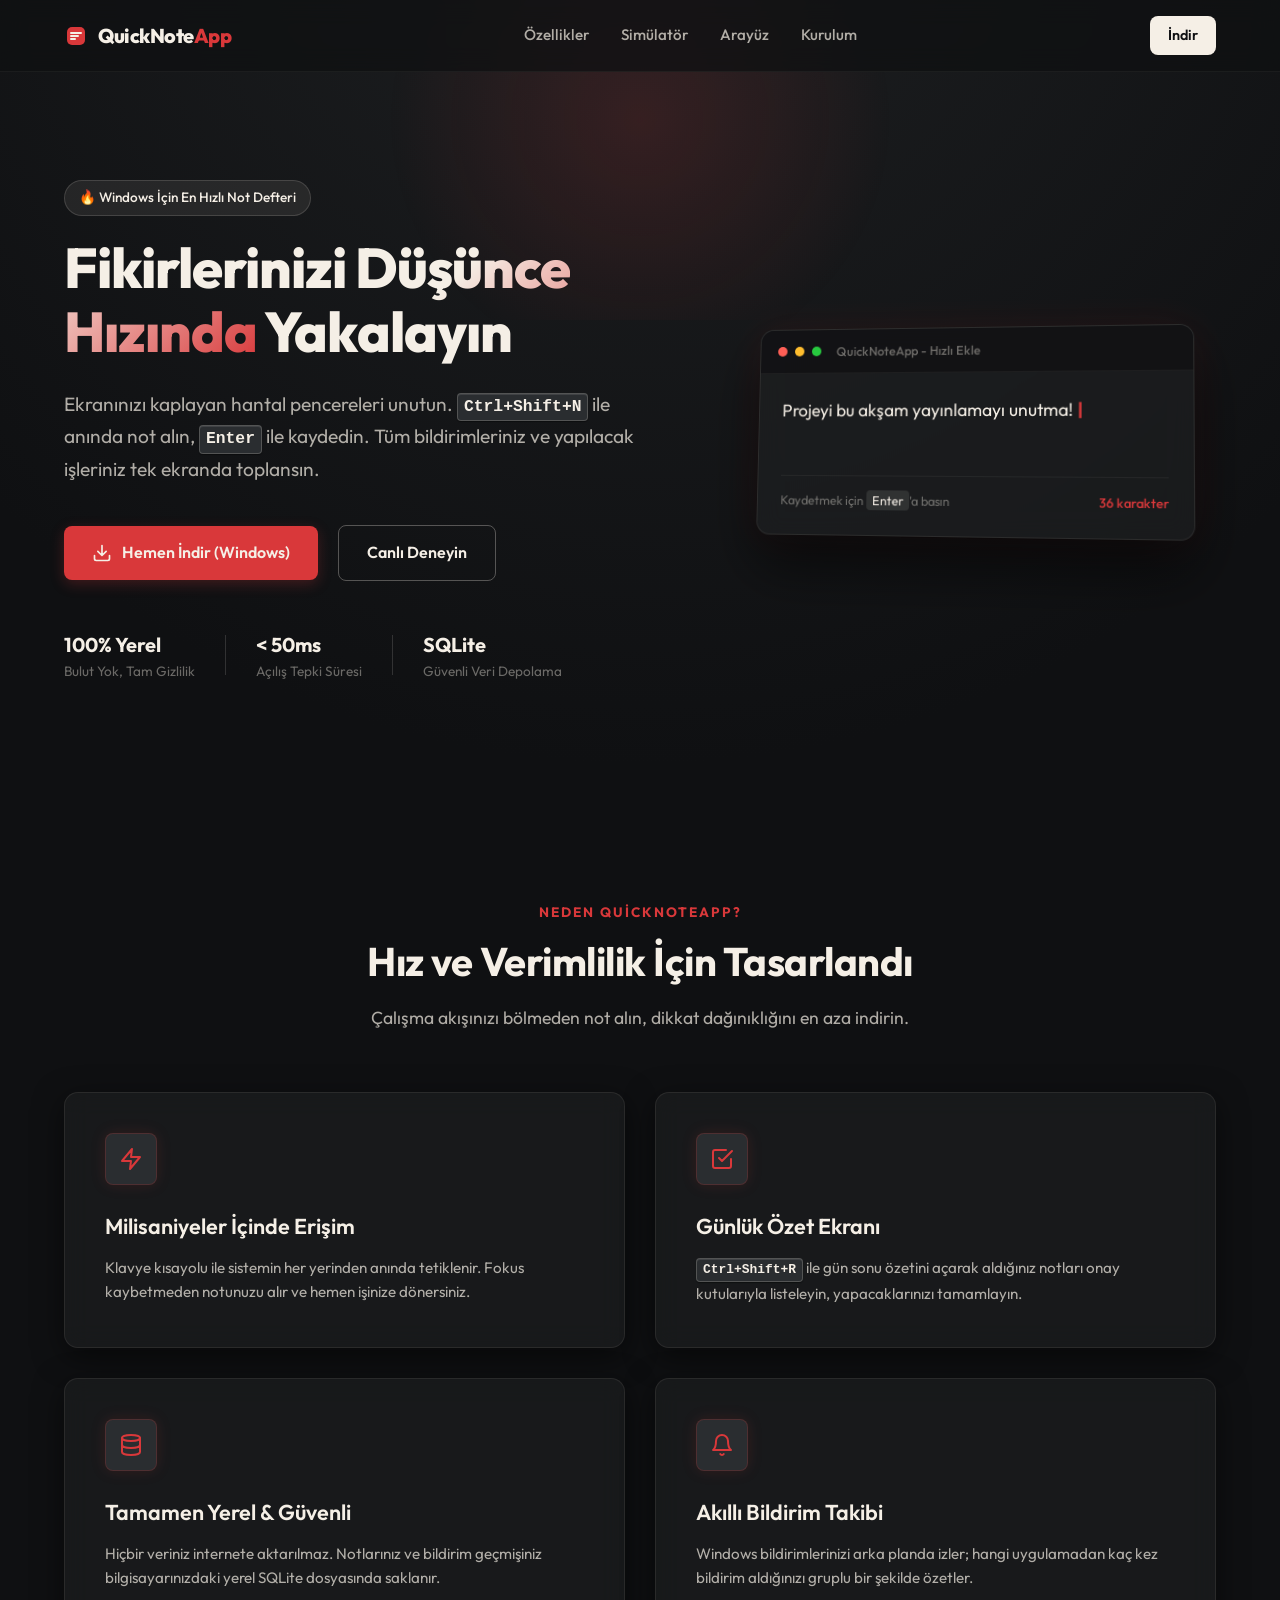
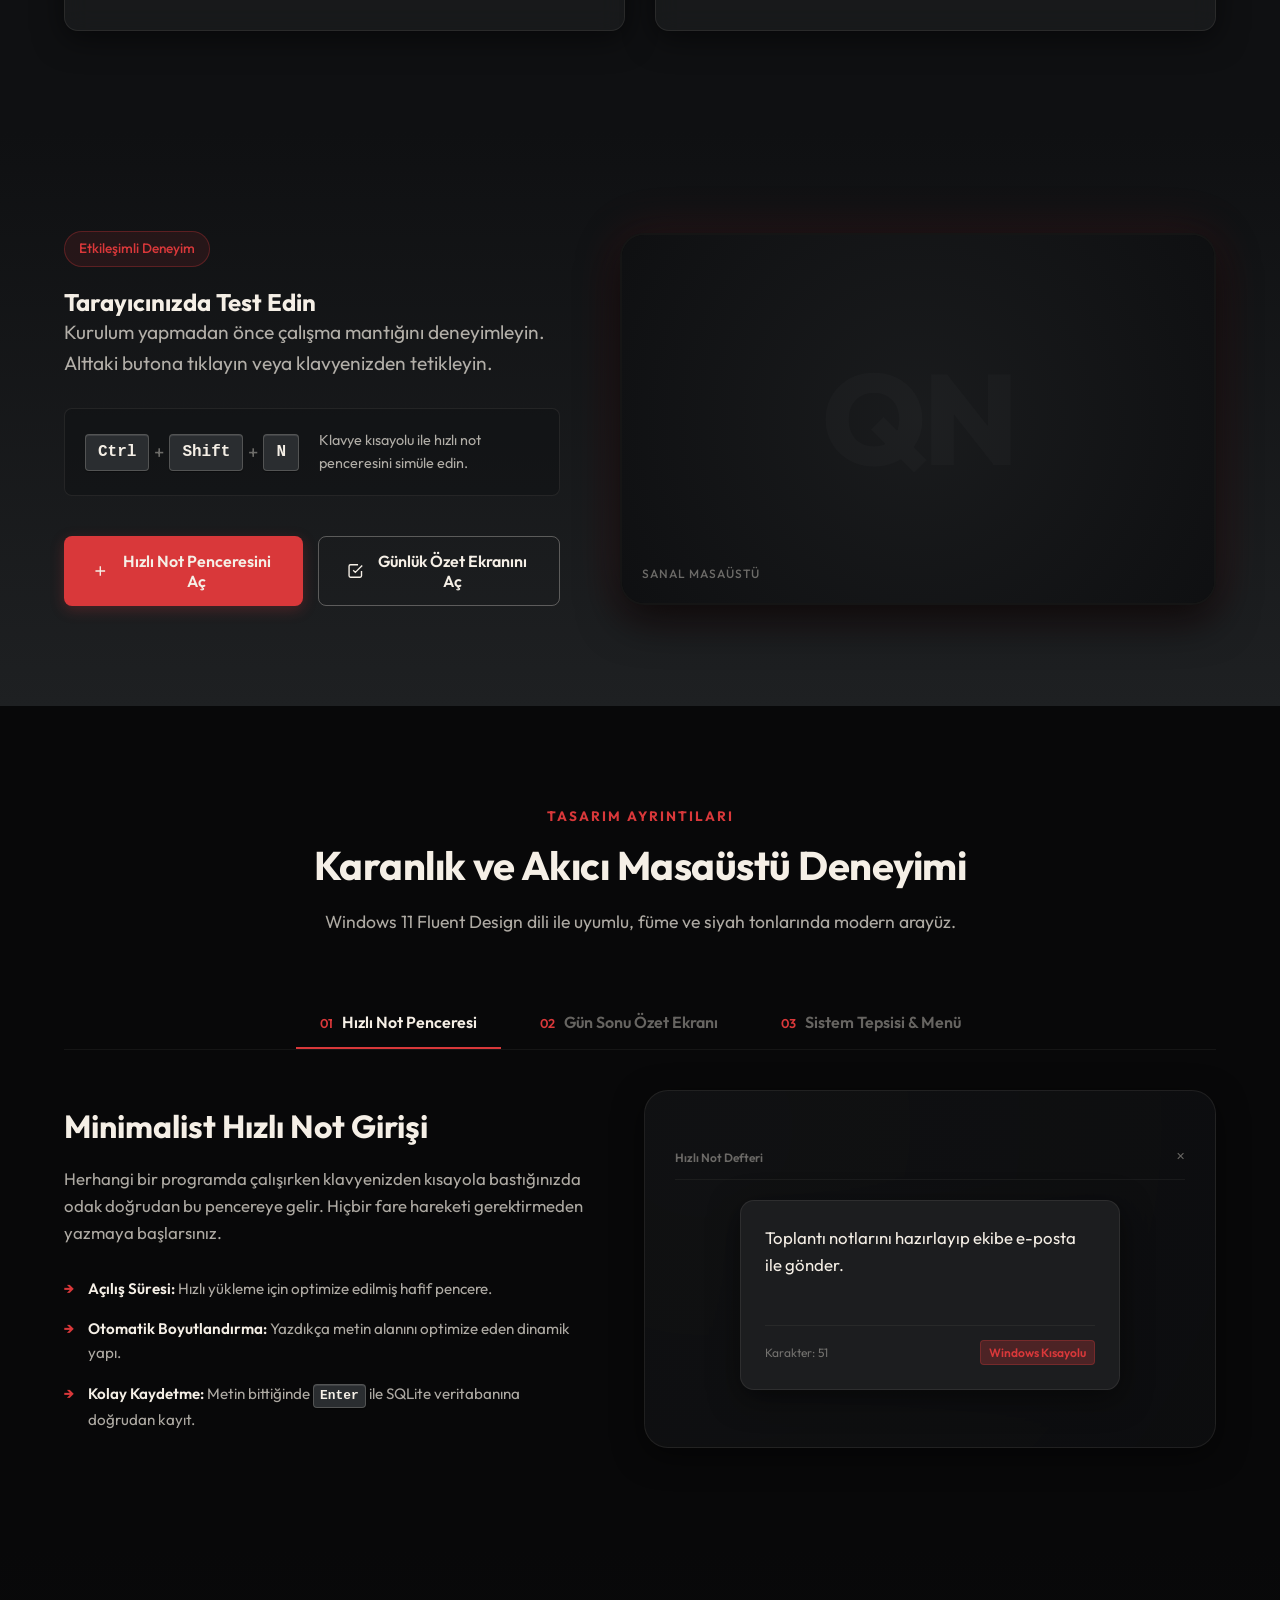
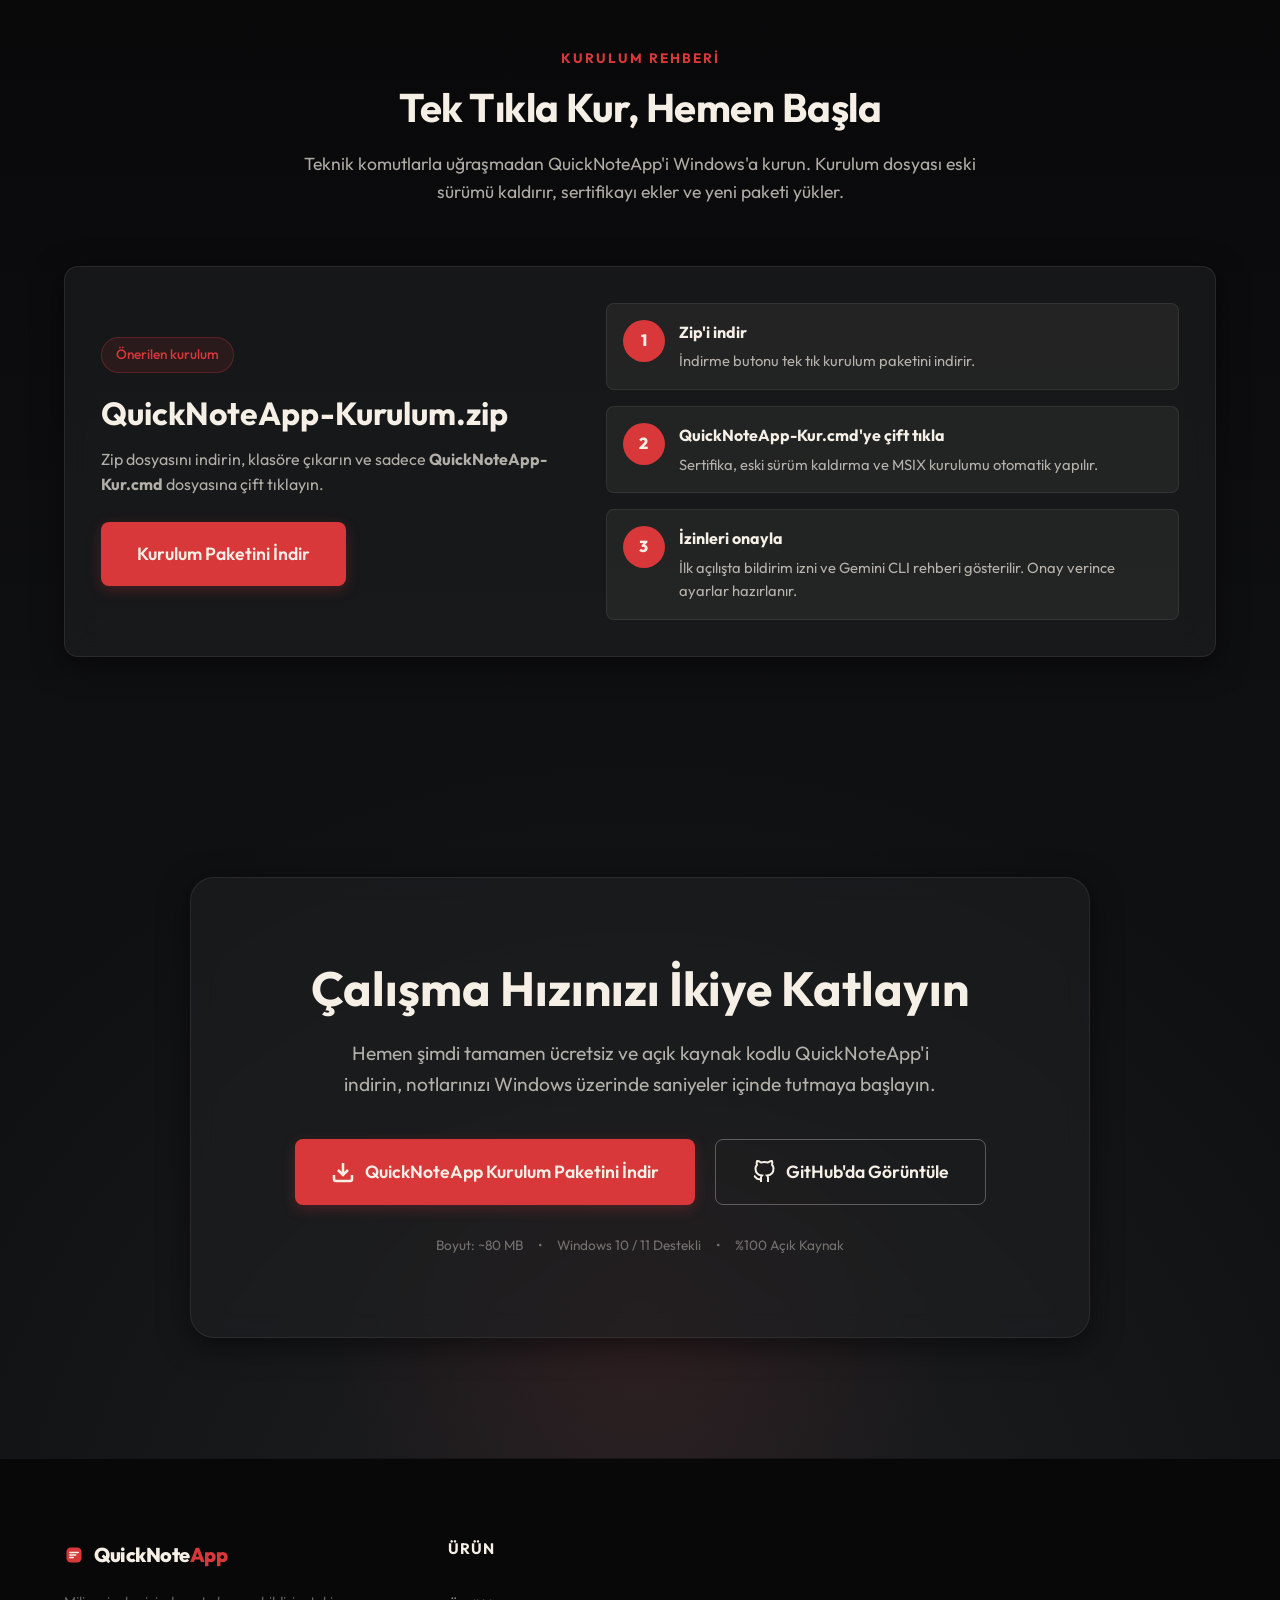
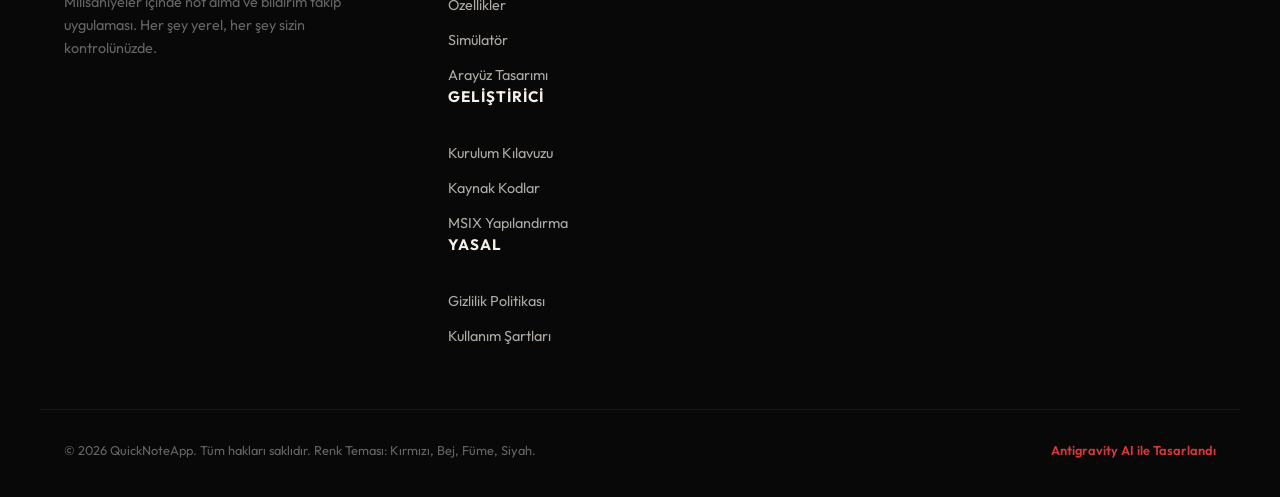
==== LandingPage/index.html @ 98cc6898 "Initial QuickNoteApp release" ====
<!DOCTYPE html>
<html lang="tr">
<head>
    <meta charset="UTF-8">
    <meta name="viewport" content="width=device-width, initial-scale=1.0">
    <title>QuickNoteApp — Fikirlerinizi Düşünce Hızında Yakalayın</title>
    <meta name="description" content="Windows için ultra hızlı, klavye odaklı not alma ve akıllı bildirim takip uygulaması. Tamamen yerel SQLite veritabanı ile gizliliğiniz güvende.">
    <!-- Google Fonts -->
    <link rel="preconnect" href="https://fonts.googleapis.com">
    <link rel="preconnect" href="https://fonts.gstatic.com" crossorigin>
    <link href="https://fonts.googleapis.com/css2?family=Outfit:wght@300;400;500;600;700;800&family=Plus+Jakarta+Sans:wght@300;400;500;600;700&display=swap" rel="stylesheet">
    <!-- Main Style Sheet -->
    <link rel="stylesheet" href="styles.css">
</head>
<body>

    <!-- Header Navigation -->
    <header class="app-header">
        <div class="container header-container">
            <a href="#" class="logo" id="header-logo">
                <svg width="24" height="24" viewBox="0 0 24 24" fill="none" xmlns="http://www.w3.org/2000/svg">
                    <rect x="3" y="3" width="18" height="18" rx="5" fill="#D9383A" />
                    <path d="M7 9H17M7 12H14M7 15H11" stroke="#F5EFE6" stroke-width="2" stroke-linecap="round"/>
                </svg>
                <span>QuickNote<span class="text-accent">App</span></span>
            </a>
            <nav class="main-nav" id="main-navigation">
                <a href="#ozellikler">Özellikler</a>
                <a href="#simulator">Simülatör</a>
                <a href="#arayuz">Arayüz</a>
                <a href="#kurulum">Kurulum</a>
            </nav>
            <div class="header-cta">
                <a href="https://github.com/kibrit74/QuickNoteApp/releases/latest/download/QuickNoteApp-Kurulum.zip" class="btn btn-beige btn-sm" id="btn-header-download">İndir</a>
            </div>
        </div>
    </header>

    <main>
        <!-- Hero Section -->
        <section class="hero-section">
            <div class="hero-bg-glow"></div>
            <div class="container hero-container">
                <div class="hero-content">
                    <span class="badge" id="hero-tag">🔥 Windows İçin En Hızlı Not Defteri</span>
                    <h1 class="hero-title">
                        Fikirlerinizi <span class="text-gradient">Düşünce Hızında</span> Yakalayın
                    </h1>
                    <p class="hero-description">
                        Ekranınızı kaplayan hantal pencereleri unutun. <kbd>Ctrl+Shift+N</kbd> ile anında not alın, <kbd>Enter</kbd> ile kaydedin. Tüm bildirimleriniz ve yapılacak işleriniz tek ekranda toplansın.
                    </p>
                    <div class="hero-actions">
                        <a href="https://github.com/kibrit74/QuickNoteApp/releases/latest/download/QuickNoteApp-Kurulum.zip" class="btn btn-red" id="btn-hero-download">
                            <svg width="20" height="20" viewBox="0 0 24 24" fill="none" stroke="currentColor" stroke-width="2" stroke-linecap="round" stroke-linejoin="round"><path d="M21 15v4a2 2 0 0 1-2 2H5a2 2 0 0 1-2-2v-4M7 10l5 5 5-5M12 15V3"/></svg>
                            Hemen İndir (Windows)
                        </a>
                        <a href="#simulator" class="btn btn-outline" id="btn-hero-try">
                            Canlı Deneyin
                        </a>
                    </div>
                    <div class="hero-stats">
                        <div class="stat-item">
                            <strong>100% Yerel</strong>
                            <span>Bulut Yok, Tam Gizlilik</span>
                        </div>
                        <div class="stat-divider"></div>
                        <div class="stat-item">
                            <strong>&lt; 50ms</strong>
                            <span>Açılış Tepki Süresi</span>
                        </div>
                        <div class="stat-divider"></div>
                        <div class="stat-item">
                            <strong>SQLite</strong>
                            <span>Güvenli Veri Depolama</span>
                        </div>
                    </div>
                </div>

                <!-- Hero Mockup Window -->
                <div class="hero-mockup-wrapper">
                    <div class="hero-mockup-window glass-panel">
                        <div class="window-header">
                            <div class="window-dots">
                                <span class="dot close"></span>
                                <span class="dot minimize"></span>
                                <span class="dot maximize"></span>
                            </div>
                            <div class="window-title">QuickNoteApp - Hızlı Ekle</div>
                        </div>
                        <div class="window-body">
                            <div class="mock-input-area">
                                <span class="mock-cursor-line">Projeyi bu akşam yayınlamayı unutma!</span>
                                <span class="cursor-blinker">|</span>
                            </div>
                            <div class="mock-footer">
                                <span class="mock-hotkey-hint">Kaydetmek için <span class="keyboard-badge">Enter</span>'a basın</span>
                                <span class="mock-char-counter">36 karakter</span>
                            </div>
                        </div>
                    </div>
                </div>
            </div>
        </section>

        <!-- Features Grid Section -->
        <section id="ozellikler" class="features-section">
            <div class="container">
                <div class="section-header">
                    <span class="section-subtitle">Neden QuickNoteApp?</span>
                    <h2 class="section-title">Hız ve Verimlilik İçin Tasarlandı</h2>
                    <p class="section-description">Çalışma akışınızı bölmeden not alın, dikkat dağınıklığını en aza indirin.</p>
                </div>

                <div class="features-grid">
                    <!-- Feature Card 1 -->
                    <div class="feature-card glass-panel" id="feature-speed">
                        <div class="feature-icon-wrapper red-glow">
                            <svg width="24" height="24" viewBox="0 0 24 24" fill="none" stroke="currentColor" stroke-width="2" stroke-linecap="round" stroke-linejoin="round"><polygon points="13 2 3 14 12 14 11 22 21 10 12 10 13 2"/></svg>
                        </div>
                        <h3>Milisaniyeler İçinde Erişim</h3>
                        <p>Klavye kısayolu ile sistemin her yerinden anında tetiklenir. Fokus kaybetmeden notunuzu alır ve hemen işinize dönersiniz.</p>
                    </div>

                    <!-- Feature Card 2 -->
                    <div class="feature-card glass-panel" id="feature-review">
                        <div class="feature-icon-wrapper red-glow">
                            <svg width="24" height="24" viewBox="0 0 24 24" fill="none" stroke="currentColor" stroke-width="2" stroke-linecap="round" stroke-linejoin="round"><path d="M9 11l3 3L22 4M21 12v7a2 2 0 0 1-2 2H5a2 2 0 0 1-2-2V5a2 2 0 0 1 2-2h11"/></svg>
                        </div>
                        <h3>Günlük Özet Ekranı</h3>
                        <p><kbd>Ctrl+Shift+R</kbd> ile gün sonu özetini açarak aldığınız notları onay kutularıyla listeleyin, yapacaklarınızı tamamlayın.</p>
                    </div>

                    <!-- Feature Card 3 -->
                    <div class="feature-card glass-panel" id="feature-database">
                        <div class="feature-icon-wrapper red-glow">
                            <svg width="24" height="24" viewBox="0 0 24 24" fill="none" stroke="currentColor" stroke-width="2" stroke-linecap="round" stroke-linejoin="round"><ellipse cx="12" cy="5" rx="9" ry="3"/><path d="M3 5v14c0 1.66 4 3 9 3s9-1.34 9-3V5M3 12c0 1.66 4 3 9 3s9-1.34 9-3"/></svg>
                        </div>
                        <h3>Tamamen Yerel & Güvenli</h3>
                        <p>Hiçbir veriniz internete aktarılmaz. Notlarınız ve bildirim geçmişiniz bilgisayarınızdaki yerel SQLite dosyasında saklanır.</p>
                    </div>

                    <!-- Feature Card 4 -->
                    <div class="feature-card glass-panel" id="feature-notifications">
                        <div class="feature-icon-wrapper red-glow">
                            <svg width="24" height="24" viewBox="0 0 24 24" fill="none" stroke="currentColor" stroke-width="2" stroke-linecap="round" stroke-linejoin="round"><path d="M18 8A6 6 0 0 0 6 8c0 7-3 9-3 9h18s-3-2-3-9M13.73 21a2 2 0 0 1-3.46 0"/></svg>
                        </div>
                        <h3>Akıllı Bildirim Takibi</h3>
                        <p>Windows bildirimlerinizi arka planda izler; hangi uygulamadan kaç kez bildirim aldığınızı gruplu bir şekilde özetler.</p>
                    </div>
                </div>
            </div>
        </section>

        <!-- Interactive Simulator Section -->
        <section id="simulator" class="simulator-section">
            <div class="container">
                <div class="simulator-layout">
                    <div class="simulator-info">
                        <span class="badge red-badge" id="sim-badge">Etkileşimli Deneyim</span>
                        <h2>Tarayıcınızda Test Edin</h2>
                        <p class="lead-text">Kurulum yapmadan önce çalışma mantığını deneyimleyin. Alttaki butona tıklayın veya klavyenizden tetikleyin.</p>
                        
                        <div class="instruction-box">
                            <div class="shortcut-tip">
                                <span class="hotkey-btn"><kbd>Ctrl</kbd></span> + 
                                <span class="hotkey-btn"><kbd>Shift</kbd></span> + 
                                <span class="hotkey-btn"><kbd>N</kbd></span>
                            </div>
                            <p>Klavye kısayolu ile hızlı not penceresini simüle edin.</p>
                        </div>

                        <div class="sim-actions-wrapper">
                            <button class="btn btn-red btn-pulse" id="btn-trigger-note-sim">
                                <svg width="18" height="18" viewBox="0 0 24 24" fill="none" stroke="currentColor" stroke-width="2"><path d="M12 5v14M5 12h14"/></svg>
                                Hızlı Not Penceresini Aç
                            </button>
                            <button class="btn btn-outline" id="btn-trigger-review-sim">
                                <svg width="18" height="18" viewBox="0 0 24 24" fill="none" stroke="currentColor" stroke-width="2"><path d="M9 11l3 3L22 4M21 12v7a2 2 0 0 1-2 2H5a2 2 0 0 1-2-2V5a2 2 0 0 1 2-2h11"/></svg>
                                Günlük Özet Ekranını Aç
                            </button>
                        </div>
                    </div>

                    <!-- Virtual Desktop Container -->
                    <div class="virtual-desktop glass-panel" id="desktop-canvas">
                        <div class="desktop-wallpaper">
                            <!-- Grid lines or shapes -->
                            <div class="wallpaper-logo">QN</div>
                            <span class="wallpaper-tip">Sanal Masaüstü</span>
                        </div>

                        <!-- Simulated Quick Note Popup Window (initially hidden or active on click) -->
                        <div class="sim-window note-window" id="sim-note-popup">
                            <div class="sim-window-header">
                                <div class="sim-window-dots">
                                    <span class="sim-dot-close" id="close-note-popup"></span>
                                </div>
                                <span class="sim-window-title">Hızlı Not Al</span>
                            </div>
                            <div class="sim-window-body">
                                <textarea id="sim-note-input" placeholder="Hızlıca bir not yazın ve Enter'a basın..." maxlength="150"></textarea>
                                <div class="sim-window-footer">
                                    <span class="sim-tip">Kaydetmek için <kbd>Enter</kbd></span>
                                    <span class="sim-counter" id="sim-char-counter">0 / 150</span>
                                </div>
                            </div>
                        </div>

                        <!-- Simulated Daily Review Window (initially hidden) -->
                        <div class="sim-window review-window" id="sim-review-popup">
                            <div class="sim-window-header">
                                <div class="sim-window-dots">
                                    <span class="sim-dot-close" id="close-review-popup"></span>
                                </div>
                                <span class="sim-window-title">Gün Sonu Özet Ekranı</span>
                            </div>
                            <div class="sim-window-body">
                                <div class="review-tabs">
                                    <button class="review-tab active" id="tab-notes">Notlarım (<span id="notes-count">2</span>)</button>
                                    <button class="review-tab" id="tab-notifications">Bildirimler (<span id="notifs-count">3</span>)</button>
                                </div>
                                
                                <div class="review-tab-content active" id="content-notes">
                                    <p class="tab-desc">Bugün aldığınız notlar. Tamamladıklarınızı işaretleyin:</p>
                                    <ul class="sim-notes-list" id="sim-notes-ul">
                                        <li>
                                            <label class="checkbox-container">
                                                <input type="checkbox" checked>
                                                <span class="checkmark"></span>
                                                <span class="note-text">DatabaseService SQLite ayarlarını kontrol et.</span>
                                            </label>
                                        </li>
                                        <li>
                                            <label class="checkbox-container">
                                                <input type="checkbox">
                                                <span class="checkmark"></span>
                                                <span class="note-text">UI renk paletini güncelle (kırmızı, bej, füme, siyah).</span>
                                            </label>
                                        </li>
                                    </ul>
                                </div>

                                <div class="review-tab-content" id="content-notifications">
                                    <p class="tab-desc">Bugün gelen bildirimlerin uygulama bazlı dağılımı:</p>
                                    <div class="sim-notification-list">
                                        <div class="sim-notif-item">
                                            <div class="app-info">
                                                <span class="app-icon whatsapp">W</span>
                                                <span class="app-name">WhatsApp</span>
                                            </div>
                                            <span class="notif-badge">14 Bildirim</span>
                                        </div>
                                        <div class="sim-notif-item">
                                            <div class="app-info">
                                                <span class="app-icon outlook">O</span>
                                                <span class="app-name">Outlook</span>
                                            </div>
                                            <span class="notif-badge">5 Bildirim</span>
                                        </div>
                                        <div class="sim-notif-item">
                                            <div class="app-info">
                                                <span class="app-icon github">G</span>
                                                <span class="app-name">GitHub Desktop</span>
                                            </div>
                                            <span class="notif-badge">2 Bildirim</span>
                                        </div>
                                    </div>
                                </div>
                            </div>
                        </div>

                        <!-- System Tray Toast Simulator -->
                        <div class="sim-toast" id="sim-toast-alert">
                            <div class="toast-icon font-success">✓</div>
                            <div class="toast-body">
                                <h4>Not Kaydedildi</h4>
                                <p id="toast-note-text">Not başarıyla yerel SQLite tabanına eklendi.</p>
                            </div>
                        </div>
                    </div>
                </div>
            </div>
        </section>

        <!-- Layout Gallery & UI Detail Section -->
        <section id="arayuz" class="gallery-section">
            <div class="container">
                <div class="section-header">
                    <span class="section-subtitle">Tasarım Ayrıntıları</span>
                    <h2 class="section-title">Karanlık ve Akıcı Masaüstü Deneyimi</h2>
                    <p class="section-description">Windows 11 Fluent Design dili ile uyumlu, füme ve siyah tonlarında modern arayüz.</p>
                </div>

                <!-- Tabbed UI Previews -->
                <div class="gallery-tabs-wrapper">
                    <div class="gallery-tabs-nav">
                        <button class="gallery-tab-btn active" data-target="gallery-note">
                            <span>01</span> Hızlı Not Penceresi
                        </button>
                        <button class="gallery-tab-btn" data-target="gallery-review">
                            <span>02</span> Gün Sonu Özet Ekranı
                        </button>
                        <button class="gallery-tab-btn" data-target="gallery-tray">
                            <span>03</span> Sistem Tepsisi &amp; Menü
                        </button>
                    </div>

                    <div class="gallery-contents">
                        <!-- Slide 1 -->
                        <div class="gallery-content-slide active" id="gallery-note">
                            <div class="gallery-grid">
                                <div class="gallery-text">
                                    <h3>Minimalist Hızlı Not Girişi</h3>
                                    <p>Herhangi bir programda çalışırken klavyenizden kısayola bastığınızda odak doğrudan bu pencereye gelir. Hiçbir fare hareketi gerektirmeden yazmaya başlarsınız.</p>
                                    <ul class="detail-list">
                                        <li><span>Açılış Süresi:</span> Hızlı yükleme için optimize edilmiş hafif pencere.</li>
                                        <li><span>Otomatik Boyutlandırma:</span> Yazdıkça metin alanını optimize eden dinamik yapı.</li>
                                        <li><span>Kolay Kaydetme:</span> Metin bittiğinde <kbd>Enter</kbd> ile SQLite veritabanına doğrudan kayıt.</li>
                                    </ul>
                                </div>
                                <div class="gallery-image-panel glass-panel">
                                    <div class="windows-titlebar">
                                        <span class="bar-title">Hızlı Not Defteri</span>
                                        <div class="bar-controls"><span class="close-x">✕</span></div>
                                    </div>
                                    <div class="inner-mockup note-mock">
                                        <div class="mock-textbox">
                                            <p class="highlighted-text">Toplantı notlarını hazırlayıp ekibe e-posta ile gönder.</p>
                                        </div>
                                        <div class="mock-actions">
                                            <span>Karakter: 51</span>
                                            <span class="badge-accent">Windows Kısayolu</span>
                                        </div>
                                    </div>
                                </div>
                            </div>
                        </div>

                        <!-- Slide 2 -->
                        <div class="gallery-content-slide" id="gallery-review">
                            <div class="gallery-grid">
                                <div class="gallery-text">
                                    <h3>Günlük Check-list ve Bildirim Paneli</h3>
                                    <p>Gün sonunda aldığınız tüm notları tek bir yerde toplayıp sırayla üstünü çizebilirsiniz. Bildirim analizi sayesinde hangi uygulamalardan çok sayıda bildirim geldiğini gözlemleyebilirsiniz.</p>
                                    <ul class="detail-list">
                                        <li><span>Checkbox Kontrolleri:</span> Tamamlanan notları tek tıkla işaretleyin ve silin.</li>
                                        <li><span>Bildirim Sayaçları:</span> Dikkat dağıtan uygulamaları analiz etmek için akıllı sayaçlar.</li>
                                        <li><span>Yedekleme Kolaylığı:</span> SQLite veritabanından çıktı alma imkanı.</li>
                                    </ul>
                                </div>
                                <div class="gallery-image-panel glass-panel">
                                    <div class="windows-titlebar">
                                        <span class="bar-title">Gün Sonu Özet Ekranı</span>
                                        <div class="bar-controls"><span class="close-x">✕</span></div>
                                    </div>
                                    <div class="inner-mockup review-mock">
                                        <div class="mock-review-header">
                                            <h4>Bugün Neler Yaptın?</h4>
                                            <span>4 Temmuz 2026</span>
                                        </div>
                                        <div class="mock-list-items">
                                            <div class="mock-list-item checked">
                                                <span class="mock-box">✓</span>
                                                <span class="mock-text-strike">Mail kutusunu temizle</span>
                                            </div>
                                            <div class="mock-list-item">
                                                <span class="mock-box"></span>
                                                <span>Fatura ödemelerini kontrol et</span>
                                            </div>
                                            <div class="mock-list-item">
                                                <span class="mock-box"></span>
                                                <span>Haftalık raporu tamamla</span>
                                            </div>
                                        </div>
                                    </div>
                                </div>
                            </div>
                        </div>

                        <!-- Slide 3 -->
                        <div class="gallery-content-slide" id="gallery-tray">
                            <div class="gallery-grid">
                                <div class="gallery-text">
                                    <h3>Sistem Tepsisinde Sessiz Çalışma</h3>
                                    <p>QuickNoteApp arka planda son derece az RAM tüketecek şekilde (.NET 8 Native AOT optimizasyonu ile) sessizce çalışır. Sağ tıklayarak ayarları yönetebilir ve geçmişe erişebilirsiniz.</p>
                                    <ul class="detail-list">
                                        <li><span>Ram Dostu:</span> Sistem tepsisinde çalışırken 15 MB'tan az bellek kullanımı.</li>
                                        <li><span>Hızlı Erişim Menüsü:</span> Sağ tık ile hızlı ayarlara, yardım sayfasına veya veritabanı klasörüne erişim.</li>
                                        <li><span>Kolay Kapatma:</span> Tek tıkla uygulamayı askıya alma veya sonlandırma seçeneği.</li>
                                    </ul>
                                </div>
                                <div class="gallery-image-panel glass-panel">
                                    <div class="tray-menu-mockup">
                                        <div class="tray-header">
                                            <span class="tray-logo">QN</span>
                                            <span>QuickNoteApp v1.0.0</span>
                                        </div>
                                        <div class="tray-menu-items">
                                            <div class="tray-item"><span>Not Giriş Ekranını Aç</span><kbd>Ctrl+Shift+N</kbd></div>
                                            <div class="tray-item"><span>Günlük İnceleme Ekranı</span><kbd>Ctrl+Shift+R</kbd></div>
                                            <div class="tray-divider"></div>
                                            <div class="tray-item"><span>Veritabanı Klasörünü Aç</span></div>
                                            <div class="tray-item"><span>Ayarlar &amp; Bildirim İzinleri</span></div>
                                            <div class="tray-divider"></div>
                                            <div class="tray-item quit"><span>Uygulamadan Çık</span></div>
                                        </div>
                                    </div>
                                </div>
                            </div>
                        </div>
                    </div>
                </div>
            </div>
        </section>

        <!-- Setup & Technical Details (MSIX info) -->
        <section id="kurulum" class="technical-section">
            <div class="container">
                <div class="section-header">
                    <span class="section-subtitle">Kurulum Rehberi</span>
                    <h2 class="section-title">Tek Tıkla Kur, Hemen Başla</h2>
                    <p class="section-description">Teknik komutlarla uğraşmadan QuickNoteApp'i Windows'a kurun. Kurulum dosyası eski sürümü kaldırır, sertifikayı ekler ve yeni paketi yükler.</p>
                </div>

                <div class="install-guide glass-panel">
                    <div class="install-guide-main">
                        <span class="badge red-badge">Önerilen kurulum</span>
                        <h3>QuickNoteApp-Kurulum.zip</h3>
                        <p>Zip dosyasını indirin, klasöre çıkarın ve sadece <strong>QuickNoteApp-Kur.cmd</strong> dosyasına çift tıklayın.</p>
                        <a href="https://github.com/kibrit74/QuickNoteApp/releases/latest/download/QuickNoteApp-Kurulum.zip" class="btn btn-red btn-lg">
                            Kurulum Paketini İndir
                        </a>
                    </div>
                    <div class="install-steps">
                        <div class="install-step">
                            <span>1</span>
                            <div>
                                <strong>Zip'i indir</strong>
                                <p>İndirme butonu tek tık kurulum paketini indirir.</p>
                            </div>
                        </div>
                        <div class="install-step">
                            <span>2</span>
                            <div>
                                <strong>QuickNoteApp-Kur.cmd'ye çift tıkla</strong>
                                <p>Sertifika, eski sürüm kaldırma ve MSIX kurulumu otomatik yapılır.</p>
                            </div>
                        </div>
                        <div class="install-step">
                            <span>3</span>
                            <div>
                                <strong>İzinleri onayla</strong>
                                <p>İlk açılışta bildirim izni ve Gemini CLI rehberi gösterilir. Onay verince ayarlar hazırlanır.</p>
                            </div>
                        </div>
                    </div>
                </div>
            </div>
        </section>

        <!-- Final CTA / Download Section -->
        <section id="indir" class="download-section">
            <div class="download-bg-glow"></div>
            <div class="container">
                <div class="download-box glass-panel">
                    <h2>Çalışma Hızınızı İkiye Katlayın</h2>
                    <p>Hemen şimdi tamamen ücretsiz ve açık kaynak kodlu QuickNoteApp'i indirin, notlarınızı Windows üzerinde saniyeler içinde tutmaya başlayın.</p>
                    
                    <div class="download-buttons">
                        <a href="https://github.com/kibrit74/QuickNoteApp/releases/latest/download/QuickNoteApp-Kurulum.zip" class="btn btn-red btn-lg" id="btn-footer-download-main">
                            <svg width="24" height="24" viewBox="0 0 24 24" fill="none" stroke="currentColor" stroke-width="2.5"><path d="M21 15v4a2 2 0 0 1-2 2H5a2 2 0 0 1-2-2v-4M7 10l5 5 5-5M12 15V3"/></svg>
                            QuickNoteApp Kurulum Paketini İndir
                        </a>
                        <a href="https://github.com/kibrit74/QuickNoteApp" target="_blank" rel="noopener noreferrer" class="btn btn-outline btn-lg" id="btn-footer-github">
                            <svg width="24" height="24" viewBox="0 0 24 24" fill="none" stroke="currentColor" stroke-width="2"><path d="M9 19c-5 1.5-5-2.5-7-3m14 6v-3.87a3.37 3.37 0 0 0-.94-2.61c3.14-.35 6.44-1.54 6.44-7A5.44 5.44 0 0 0 20 4.77 5.07 5.07 0 0 0 19.91 1S18.73.65 16 2.48a13.38 13.38 0 0 0-7 0C6.27.65 5.09 1 5.09 1A5.07 5.07 0 0 0 5 4.77a5.44 5.44 0 0 0-1.5 3.78c0 5.42 3.3 6.61 6.44 7A3.37 3.37 0 0 0 9 18.13V22"/></svg>
                            GitHub'da Görüntüle
                        </a>
                    </div>

                    <div class="download-meta">
                        <span>Boyut: ~80 MB</span>
                        <span>•</span>
                        <span>Windows 10 / 11 Destekli</span>
                        <span>•</span>
                        <span>%100 Açık Kaynak</span>
                    </div>
                </div>
            </div>
        </section>
    </main>

    <!-- Footer -->
    <footer class="app-footer">
        <div class="container footer-container">
            <div class="footer-left">
                <div class="logo">
                    <svg width="20" height="20" viewBox="0 0 24 24" fill="none" xmlns="http://www.w3.org/2000/svg">
                        <rect x="3" y="3" width="18" height="18" rx="5" fill="#D9383A" />
                        <path d="M7 9H17M7 12H14M7 15H11" stroke="#F5EFE6" stroke-width="2" stroke-linecap="round"/>
                    </svg>
                    <span>QuickNote<span class="text-accent">App</span></span>
                </div>
                <p>Milisaniyeler içinde not alma ve bildirim takip uygulaması. Her şey yerel, her şey sizin kontrolünüzde.</p>
            </div>
            
            <div class="footer-links">
                <div class="link-group">
                    <h4>Ürün</h4>
                    <a href="#ozellikler">Özellikler</a>
                    <a href="#simulator">Simülatör</a>
                    <a href="#arayuz">Arayüz Tasarımı</a>
                </div>
                <div class="link-group">
                    <h4>Geliştirici</h4>
                    <a href="#kurulum">Kurulum Kılavuzu</a>
                    <a href="https://github.com/kibrit74/QuickNoteApp" target="_blank" rel="noopener noreferrer">Kaynak Kodlar</a>
                    <a href="#kurulum">MSIX Yapılandırma</a>
                </div>
                <div class="link-group">
                    <h4>Yasal</h4>
                    <a href="#">Gizlilik Politikası</a>
                    <a href="#">Kullanım Şartları</a>
                </div>
            </div>
        </div>
        <div class="container footer-bottom">
            <p>&copy; 2026 QuickNoteApp. Tüm hakları saklıdır. Renk Teması: Kırmızı, Bej, Füme, Siyah.</p>
            <p class="designer-tag">Antigravity AI ile Tasarlandı</p>
        </div>
    </footer>

    <!-- App JavaScript -->
    <script src="app.js"></script>
</body>
</html>
---- LandingPage/styles.css ----
/* CSS Design System - QuickNoteApp Landing Page */
/* Colors: Red (#D9383A), Beige (#F5EFE6), Smoked (#1E2022), Black (#0F1012) */

:root {
    --color-red: #D9383A;
    --color-red-hover: #F24E50;
    --color-red-glow: rgba(217, 56, 58, 0.25);
    --color-beige: #F5EFE6;
    --color-beige-hover: #FFFDF9;
    --color-beige-dim: rgba(245, 239, 230, 0.7);
    --color-beige-muted: rgba(245, 239, 230, 0.4);
    --color-smoked: #1E2022;
    --color-smoked-light: #2A2D30;
    --color-smoked-transparent: rgba(30, 32, 34, 0.6);
    --color-black: #0F1012;
    --color-black-deep: #080809;
    
    --font-primary: 'Outfit', 'Plus Jakarta Sans', -apple-system, BlinkMacSystemFont, "Segoe UI", Roboto, sans-serif;
    --font-heading: 'Outfit', sans-serif;
    
    --transition-fast: 0.2s cubic-bezier(0.4, 0, 0.2, 1);
    --transition-normal: 0.3s cubic-bezier(0.4, 0, 0.2, 1);
    --transition-slow: 0.5s cubic-bezier(0.4, 0, 0.2, 1);
    
    --border-glass: 1px solid rgba(245, 239, 230, 0.08);
    --border-glass-focus: 1px solid rgba(217, 56, 58, 0.4);
    --radius-sm: 8px;
    --radius-md: 14px;
    --radius-lg: 24px;
    
    --shadow-sm: 0 2px 8px rgba(0, 0, 0, 0.3);
    --shadow-md: 0 8px 30px rgba(0, 0, 0, 0.5);
    --shadow-lg: 0 16px 40px rgba(0, 0, 0, 0.7), 0 0 50px rgba(217, 56, 58, 0.15);
}

/* Modern Reset & Base Settings */
* {
    margin: 0;
    padding: 0;
    box-sizing: border-box;
}

html {
    scroll-behavior: smooth;
    font-size: 16px;
    background-color: var(--color-black);
    color: var(--color-beige);
}

body {
    font-family: var(--font-primary);
    line-height: 1.6;
    overflow-x: hidden;
    -webkit-font-smoothing: antialiased;
}

.container {
    width: 100%;
    max-width: 1200px;
    margin: 0 auto;
    padding: 0 24px;
}

/* Typography */
h1, h2, h3, h4, h5, h6 {
    font-family: var(--font-heading);
    font-weight: 700;
    color: var(--color-beige);
    line-height: 1.25;
}

kbd {
    background: var(--color-smoked-light);
    border: 1px solid rgba(245, 239, 230, 0.2);
    border-radius: 4px;
    box-shadow: 0 1px 1px rgba(0,0,0,0.4), inset 0 1px 0 rgba(255,255,255,0.1);
    color: var(--color-beige);
    display: inline-block;
    font-family: monospace;
    font-size: 0.85em;
    font-weight: bold;
    line-height: 1.4;
    padding: 2px 6px;
    white-space: nowrap;
}

/* Color Helpers */
.text-accent {
    color: var(--color-red);
}

.text-gradient {
    background: linear-gradient(135deg, var(--color-beige) 30%, var(--color-red) 100%);
    -webkit-background-clip: text;
    -webkit-text-fill-color: transparent;
    background-clip: text;
}

/* Glassmorphism Panel styles */
.glass-panel {
    background: var(--color-smoked-transparent);
    backdrop-filter: blur(12px);
    -webkit-backdrop-filter: blur(12px);
    border: var(--border-glass);
    border-radius: var(--radius-md);
    box-shadow: var(--shadow-md);
}

/* Buttons System */
.btn {
    display: inline-flex;
    align-items: center;
    justify-content: center;
    gap: 10px;
    padding: 14px 28px;
    border-radius: var(--radius-sm);
    font-family: var(--font-heading);
    font-weight: 600;
    font-size: 1rem;
    cursor: pointer;
    text-decoration: none;
    transition: all var(--transition-fast);
    border: none;
}

.btn-sm {
    padding: 8px 18px;
    font-size: 0.9rem;
}

.btn-lg {
    padding: 18px 36px;
    font-size: 1.1rem;
}

.btn-red {
    background: var(--color-red);
    color: var(--color-beige);
    box-shadow: 0 4px 14px var(--color-red-glow);
}

.btn-red:hover {
    background: var(--color-red-hover);
    transform: translateY(-2px);
    box-shadow: 0 6px 20px rgba(242, 78, 80, 0.4);
}

.btn-beige {
    background: var(--color-beige);
    color: var(--color-black);
}

.btn-beige:hover {
    background: var(--color-beige-hover);
    transform: translateY(-2px);
    box-shadow: 0 4px 14px rgba(245, 239, 230, 0.3);
}

.btn-outline {
    background: transparent;
    color: var(--color-beige);
    border: 1px solid rgba(245, 239, 230, 0.3);
}

.btn-outline:hover {
    background: rgba(245, 239, 230, 0.05);
    border-color: var(--color-beige);
    transform: translateY(-2px);
}

.btn-pulse {
    animation: pulse-border 2.5s infinite;
}

@keyframes pulse-border {
    0% {
        box-shadow: 0 0 0 0 rgba(217, 56, 58, 0.6);
    }
    70% {
        box-shadow: 0 0 0 12px rgba(217, 56, 58, 0);
    }
    100% {
        box-shadow: 0 0 0 0 rgba(217, 56, 58, 0);
    }
}

/* Badges */
.badge {
    display: inline-block;
    padding: 6px 14px;
    background: rgba(245, 239, 230, 0.08);
    border: 1px solid rgba(245, 239, 230, 0.15);
    border-radius: 50px;
    font-size: 0.85rem;
    font-weight: 500;
    color: var(--color-beige);
    margin-bottom: 20px;
}

.red-badge {
    background: rgba(217, 56, 58, 0.1);
    border-color: rgba(217, 56, 58, 0.3);
    color: var(--color-red);
}

/* Header Navigation Bar */
.app-header {
    position: fixed;
    top: 0;
    left: 0;
    right: 0;
    z-index: 100;
    background: rgba(15, 16, 18, 0.75);
    backdrop-filter: blur(12px);
    -webkit-backdrop-filter: blur(12px);
    border-bottom: 1px solid rgba(245, 239, 230, 0.05);
    padding: 16px 0;
}

.header-container {
    display: flex;
    align-items: center;
    justify-content: space-between;
}

.logo {
    display: flex;
    align-items: center;
    gap: 10px;
    text-decoration: none;
    font-size: 1.25rem;
    font-weight: 800;
    color: var(--color-beige);
    font-family: var(--font-heading);
    letter-spacing: -0.5px;
}

.main-nav {
    display: flex;
    align-items: center;
    gap: 32px;
}

.main-nav a {
    text-decoration: none;
    color: var(--color-beige-dim);
    font-size: 0.95rem;
    font-weight: 500;
    transition: color var(--transition-fast);
}

.main-nav a:hover {
    color: var(--color-beige);
}

/* Hero Section */
.hero-section {
    position: relative;
    padding-top: 180px;
    padding-bottom: 120px;
    overflow: hidden;
    background: radial-gradient(circle at 50% -20%, var(--color-smoked) 0%, var(--color-black) 80%);
}

.hero-bg-glow {
    position: absolute;
    top: -10%;
    left: 50%;
    transform: translateX(-50%);
    width: 600px;
    height: 400px;
    background: radial-gradient(circle, rgba(217, 56, 58, 0.15) 0%, rgba(0,0,0,0) 70%);
    pointer-events: none;
    z-index: 1;
}

.hero-container {
    position: relative;
    z-index: 2;
    display: grid;
    grid-template-columns: 1.1fr 0.9fr;
    gap: 60px;
    align-items: center;
}

.hero-content {
    max-width: 620px;
}

.hero-title {
    font-size: 3.5rem;
    line-height: 1.15;
    font-weight: 800;
    margin-bottom: 24px;
    letter-spacing: -1px;
}

.hero-description {
    font-size: 1.2rem;
    color: var(--color-beige-dim);
    margin-bottom: 40px;
    font-weight: 400;
}

.hero-actions {
    display: flex;
    align-items: center;
    gap: 20px;
    margin-bottom: 48px;
}

.hero-stats {
    display: flex;
    align-items: center;
    gap: 30px;
}

.stat-item {
    display: flex;
    flex-direction: column;
}

.stat-item strong {
    font-size: 1.25rem;
    font-weight: 700;
    color: var(--color-beige);
}

.stat-item span {
    font-size: 0.85rem;
    color: var(--color-beige-muted);
}

.stat-divider {
    width: 1px;
    height: 40px;
    background: rgba(245, 239, 230, 0.15);
}

/* Hero Mockup Window Animation & Styles */
.hero-mockup-wrapper {
    display: flex;
    justify-content: center;
    perspective: 1000px;
}

.hero-mockup-window {
    width: 100%;
    max-width: 440px;
    border-radius: var(--radius-md);
    overflow: hidden;
    transform: rotateY(-8deg) rotateX(4deg) translateZ(0);
    box-shadow: 0 30px 60px rgba(0,0,0,0.6), 0 0 40px rgba(217, 56, 58, 0.1);
    transition: transform var(--transition-slow);
}

.hero-mockup-window:hover {
    transform: rotateY(-2deg) rotateX(1deg) scale(1.02);
}

/* Windows Elements */
.window-header {
    background: rgba(15, 16, 18, 0.8);
    padding: 12px 18px;
    display: flex;
    align-items: center;
    border-bottom: 1px solid rgba(245, 239, 230, 0.05);
}

.window-dots {
    display: flex;
    gap: 8px;
    margin-right: 16px;
}

.dot {
    width: 10px;
    height: 10px;
    border-radius: 50%;
}

.dot.close { background: #ff5f56; }
.dot.minimize { background: #ffbd2e; }
.dot.maximize { background: #27c93f; }

.window-title {
    font-size: 0.8rem;
    color: var(--color-beige-muted);
    font-weight: 500;
}

.window-body {
    padding: 24px;
    min-height: 160px;
    display: flex;
    flex-direction: column;
    justify-content: space-between;
}

.mock-input-area {
    font-size: 1.1rem;
    font-weight: 400;
    color: var(--color-beige);
    padding-bottom: 20px;
    min-height: 80px;
}

.cursor-blinker {
    color: var(--color-red);
    font-weight: bold;
    animation: blink 1s step-end infinite;
}

@keyframes blink {
    50% { opacity: 0; }
}

.mock-footer {
    display: flex;
    justify-content: space-between;
    align-items: center;
    border-top: 1px solid rgba(245, 239, 230, 0.05);
    padding-top: 14px;
    font-size: 0.8rem;
}

.mock-hotkey-hint {
    color: var(--color-beige-muted);
}

.keyboard-badge {
    background: rgba(245, 239, 230, 0.1);
    padding: 2px 6px;
    border-radius: 4px;
    color: var(--color-beige);
}

.mock-char-counter {
    color: var(--color-red);
    font-weight: 500;
}

/* Sections Shared Styles */
section {
    padding: 100px 0;
}

.section-header {
    text-align: center;
    max-width: 680px;
    margin: 0 auto 60px auto;
}

.section-subtitle {
    font-size: 0.85rem;
    font-weight: 700;
    color: var(--color-red);
    text-transform: uppercase;
    letter-spacing: 2px;
    margin-bottom: 12px;
    display: block;
}

.section-title {
    font-size: 2.5rem;
    margin-bottom: 18px;
    letter-spacing: -0.5px;
}

.section-description {
    font-size: 1.1rem;
    color: var(--color-beige-dim);
}

/* Features Grid */
.features-grid {
    display: grid;
    grid-template-columns: repeat(2, 1fr);
    gap: 30px;
}

.feature-card {
    padding: 40px;
    border-radius: var(--radius-md);
    transition: transform var(--transition-normal), border-color var(--transition-normal);
}

.feature-card:hover {
    transform: translateY(-5px);
    border-color: rgba(217, 56, 58, 0.3);
}

.feature-icon-wrapper {
    width: 52px;
    height: 52px;
    border-radius: var(--radius-sm);
    background: var(--color-smoked-light);
    display: flex;
    align-items: center;
    justify-content: center;
    margin-bottom: 28px;
    color: var(--color-red);
    border: 1px solid rgba(217, 56, 58, 0.2);
}

.feature-icon-wrapper.red-glow {
    box-shadow: 0 0 15px rgba(217, 56, 58, 0.15);
}

.feature-card h3 {
    font-size: 1.35rem;
    margin-bottom: 16px;
    font-weight: 600;
}

.feature-card p {
    color: var(--color-beige-dim);
    font-size: 0.95rem;
}

/* Interactive Simulator Section */
.simulator-section {
    background: linear-gradient(180deg, var(--color-black) 0%, var(--color-smoked) 100%);
    position: relative;
}

.simulator-layout {
    display: grid;
    grid-template-columns: 1fr 1.2fr;
    gap: 60px;
    align-items: center;
}

.simulator-info .lead-text {
    font-size: 1.2rem;
    color: var(--color-beige-dim);
    margin-bottom: 30px;
}

.instruction-box {
    background: rgba(15, 16, 18, 0.5);
    border: var(--border-glass);
    border-radius: var(--radius-sm);
    padding: 20px;
    margin-bottom: 40px;
    display: flex;
    align-items: center;
    gap: 20px;
}

.shortcut-tip {
    display: flex;
    align-items: center;
    gap: 5px;
    font-size: 1.2rem;
    color: var(--color-beige-muted);
}

.hotkey-btn kbd {
    font-size: 1rem;
    padding: 6px 12px;
}

.instruction-box p {
    font-size: 0.9rem;
    color: var(--color-beige-dim);
}

.sim-actions-wrapper {
    display: flex;
    gap: 15px;
}

/* Virtual Desktop Canvas */
.virtual-desktop {
    aspect-ratio: 16 / 10;
    width: 100%;
    border-radius: var(--radius-lg);
    position: relative;
    overflow: hidden;
    box-shadow: var(--shadow-lg);
    background: var(--color-black-deep);
    border: 2px solid rgba(245, 239, 230, 0.05);
}

.desktop-wallpaper {
    position: absolute;
    inset: 0;
    display: flex;
    align-items: center;
    justify-content: center;
    background: radial-gradient(circle at center, rgba(30, 32, 34, 0.8) 0%, rgba(15, 16, 18, 0.95) 100%);
    pointer-events: none;
}

.wallpaper-logo {
    font-size: 8rem;
    font-weight: 800;
    color: rgba(245, 239, 230, 0.02);
    font-family: var(--font-heading);
    letter-spacing: -5px;
    user-select: none;
}

.wallpaper-tip {
    position: absolute;
    bottom: 20px;
    left: 20px;
    font-size: 0.75rem;
    color: var(--color-beige-muted);
    font-weight: 500;
    letter-spacing: 1px;
    text-transform: uppercase;
}

/* Simulated Windows in desktop canvas */
.sim-window {
    position: absolute;
    width: 320px;
    border-radius: var(--radius-md);
    background: rgba(30, 32, 34, 0.85);
    backdrop-filter: blur(20px);
    -webkit-backdrop-filter: blur(20px);
    border: var(--border-glass);
    box-shadow: 0 20px 50px rgba(0,0,0,0.8);
    opacity: 0;
    transform: scale(0.95) translateY(10px);
    pointer-events: none;
    transition: opacity 0.3s cubic-bezier(0.16, 1, 0.3, 1), transform 0.3s cubic-bezier(0.16, 1, 0.3, 1);
    z-index: 10;
}

.sim-window.active {
    opacity: 1;
    transform: scale(1) translateY(0);
    pointer-events: all;
}

/* Specific Window Placement inside desktop canvas */
.note-window {
    top: 50%;
    left: 50%;
    margin-top: -100px;
    margin-left: -160px;
}

.review-window {
    top: 50%;
    left: 50%;
    margin-top: -160px;
    margin-left: -160px;
    width: 340px;
}

.sim-window-header {
    background: rgba(15, 16, 18, 0.5);
    padding: 10px 16px;
    display: flex;
    align-items: center;
    border-bottom: var(--border-glass);
    border-top-left-radius: var(--radius-md);
    border-top-right-radius: var(--radius-md);
}

.sim-window-dots {
    display: flex;
    align-items: center;
    margin-right: 12px;
}

.sim-dot-close {
    width: 12px;
    height: 12px;
    border-radius: 50%;
    background: rgba(245, 239, 230, 0.15);
    cursor: pointer;
    display: flex;
    align-items: center;
    justify-content: center;
    transition: background var(--transition-fast);
}

.sim-dot-close:hover {
    background: var(--color-red);
}

.sim-dot-close::after {
    content: '✕';
    font-size: 8px;
    color: var(--color-beige);
    opacity: 0;
}

.sim-dot-close:hover::after {
    opacity: 1;
}

.sim-window-title {
    font-size: 0.75rem;
    color: var(--color-beige-dim);
    font-weight: 500;
}

.sim-window-body {
    padding: 16px;
}

/* Simulated Note Window content */
.sim-window-body textarea {
    width: 100%;
    height: 90px;
    background: transparent;
    border: none;
    resize: none;
    outline: none;
    color: var(--color-beige);
    font-family: var(--font-primary);
    font-size: 0.95rem;
}

.sim-window-footer {
    display: flex;
    justify-content: space-between;
    align-items: center;
    margin-top: 10px;
    padding-top: 10px;
    border-top: 1px solid rgba(245, 239, 230, 0.05);
}

.sim-tip {
    font-size: 0.7rem;
    color: var(--color-beige-muted);
}

.sim-tip kbd {
    font-size: 0.65rem;
    padding: 1px 4px;
}

.sim-counter {
    font-size: 0.7rem;
    color: var(--color-red);
    font-weight: 500;
}

/* Simulated Review Window content */
.review-tabs {
    display: flex;
    background: rgba(15, 16, 18, 0.4);
    border-radius: var(--radius-sm);
    padding: 4px;
    margin-bottom: 14px;
}

.review-tab {
    flex: 1;
    background: transparent;
    border: none;
    padding: 8px 12px;
    color: var(--color-beige-muted);
    font-family: var(--font-heading);
    font-size: 0.8rem;
    font-weight: 600;
    cursor: pointer;
    border-radius: 6px;
    transition: all var(--transition-fast);
}

.review-tab.active {
    background: var(--color-smoked-light);
    color: var(--color-beige);
}

.review-tab-content {
    display: none;
    min-height: 180px;
}

.review-tab-content.active {
    display: block;
}

.tab-desc {
    font-size: 0.75rem;
    color: var(--color-beige-dim);
    margin-bottom: 12px;
}

.sim-notes-list {
    list-style: none;
    display: flex;
    flex-direction: column;
    gap: 8px;
    max-height: 140px;
    overflow-y: auto;
}

.sim-notes-list li {
    padding: 6px 0;
}

/* Checkbox design */
.checkbox-container {
    display: flex;
    align-items: flex-start;
    position: relative;
    padding-left: 28px;
    cursor: pointer;
    font-size: 0.85rem;
    user-select: none;
}

.checkbox-container input {
    position: absolute;
    opacity: 0;
    cursor: pointer;
    height: 0;
    width: 0;
}

.checkmark {
    position: absolute;
    top: 2px;
    left: 0;
    height: 18px;
    width: 18px;
    background-color: var(--color-smoked-light);
    border: 1px solid rgba(245, 239, 230, 0.15);
    border-radius: 4px;
    transition: all var(--transition-fast);
}

.checkbox-container:hover input ~ .checkmark {
    border-color: var(--color-red);
}

.checkbox-container input:checked ~ .checkmark {
    background-color: var(--color-red);
    border-color: var(--color-red);
}

.checkmark:after {
    content: "";
    position: absolute;
    display: none;
}

.checkbox-container input:checked ~ .checkmark:after {
    display: block;
}

.checkbox-container .checkmark:after {
    left: 6px;
    top: 2px;
    width: 4px;
    height: 9px;
    border: solid var(--color-beige);
    border-width: 0 2px 2px 0;
    transform: rotate(45deg);
}

.note-text {
    transition: color var(--transition-fast), text-decoration var(--transition-fast);
    line-height: 1.4;
}

.checkbox-container input:checked ~ .note-text {
    color: var(--color-beige-muted);
    text-decoration: line-through;
}

/* Simulated notifications view */
.sim-notification-list {
    display: flex;
    flex-direction: column;
    gap: 8px;
}

.sim-notif-item {
    display: flex;
    align-items: center;
    justify-content: space-between;
    background: rgba(15, 16, 18, 0.3);
    border: 1px solid rgba(245, 239, 230, 0.03);
    border-radius: var(--radius-sm);
    padding: 8px 12px;
}

.app-info {
    display: flex;
    align-items: center;
    gap: 10px;
}

.app-icon {
    width: 24px;
    height: 24px;
    border-radius: 6px;
    display: flex;
    align-items: center;
    justify-content: center;
    font-size: 0.7rem;
    font-weight: 800;
    color: var(--color-beige);
}

.app-icon.whatsapp { background: #25d366; }
.app-icon.outlook { background: #0078d4; }
.app-icon.github { background: #24292e; }

.app-name {
    font-size: 0.85rem;
    font-weight: 500;
}

.notif-badge {
    background: var(--color-smoked-light);
    color: var(--color-red);
    font-size: 0.75rem;
    font-weight: 600;
    padding: 3px 8px;
    border-radius: 20px;
}

/* System Tray Toast Notification Alert */
.sim-toast {
    position: absolute;
    bottom: 20px;
    right: 20px;
    width: 280px;
    background: rgba(30, 32, 34, 0.95);
    border-left: 4px solid var(--color-red);
    border-top: var(--border-glass);
    border-right: var(--border-glass);
    border-bottom: var(--border-glass);
    border-radius: var(--radius-sm);
    padding: 12px 16px;
    box-shadow: 0 10px 30px rgba(0, 0, 0, 0.8);
    display: flex;
    gap: 12px;
    align-items: flex-start;
    transform: translateY(100px);
    opacity: 0;
    transition: transform 0.4s cubic-bezier(0.16, 1, 0.3, 1), opacity 0.4s cubic-bezier(0.16, 1, 0.3, 1);
    pointer-events: none;
    z-index: 100;
}

.sim-toast.active {
    transform: translateY(0);
    opacity: 1;
}

.toast-icon {
    width: 20px;
    height: 20px;
    background: var(--color-red);
    border-radius: 50%;
    display: flex;
    align-items: center;
    justify-content: center;
    font-size: 0.65rem;
    font-weight: bold;
    color: var(--color-beige);
    flex-shrink: 0;
}

.toast-icon.font-success {
    background: var(--color-red);
}

.toast-body h4 {
    font-size: 0.8rem;
    font-weight: 600;
    margin-bottom: 2px;
}

.toast-body p {
    font-size: 0.7rem;
    color: var(--color-beige-dim);
    line-height: 1.3;
}

/* Gallery Section & UI Tab Previews */
.gallery-section {
    background: var(--color-black-deep);
}

.gallery-tabs-wrapper {
    display: flex;
    flex-direction: column;
    gap: 40px;
}

.gallery-tabs-nav {
    display: flex;
    justify-content: center;
    gap: 15px;
    border-bottom: 1px solid rgba(245, 239, 230, 0.05);
    padding-bottom: 1px;
}

.gallery-tab-btn {
    background: transparent;
    border: none;
    padding: 16px 24px;
    color: var(--color-beige-muted);
    font-family: var(--font-heading);
    font-size: 1rem;
    font-weight: 600;
    cursor: pointer;
    position: relative;
    transition: color var(--transition-fast);
}

.gallery-tab-btn span {
    font-size: 0.8rem;
    color: var(--color-red);
    margin-right: 6px;
}

.gallery-tab-btn:hover {
    color: var(--color-beige);
}

.gallery-tab-btn.active {
    color: var(--color-beige);
}

.gallery-tab-btn.active::after {
    content: '';
    position: absolute;
    bottom: -1px;
    left: 0;
    right: 0;
    height: 2px;
    background: var(--color-red);
}

.gallery-contents {
    position: relative;
}

.gallery-content-slide {
    display: none;
    animation: fadeSlideIn 0.5s cubic-bezier(0.16, 1, 0.3, 1) forwards;
}

.gallery-content-slide.active {
    display: block;
}

@keyframes fadeSlideIn {
    from {
        opacity: 0;
        transform: translateY(15px);
    }
    to {
        opacity: 1;
        transform: translateY(0);
    }
}

.gallery-grid {
    display: grid;
    grid-template-columns: 1fr 1.1fr;
    gap: 60px;
    align-items: center;
}

.gallery-text h3 {
    font-size: 2rem;
    margin-bottom: 20px;
}

.gallery-text p {
    font-size: 1.05rem;
    color: var(--color-beige-dim);
    margin-bottom: 30px;
}

.detail-list {
    list-style: none;
    display: flex;
    flex-direction: column;
    gap: 16px;
}

.detail-list li {
    position: relative;
    padding-left: 24px;
    font-size: 0.95rem;
    color: var(--color-beige-dim);
}

.detail-list li::before {
    content: '→';
    position: absolute;
    left: 0;
    color: var(--color-red);
    font-weight: bold;
}

.detail-list li span {
    font-weight: 600;
    color: var(--color-beige);
}

/* Inner Windows Mockups inside details tabs */
.gallery-image-panel {
    aspect-ratio: 16 / 10;
    border-radius: var(--radius-lg);
    padding: 30px;
    display: flex;
    flex-direction: column;
    justify-content: center;
    background: radial-gradient(circle at 10% 10%, rgba(30,32,34,0.4) 0%, rgba(15,16,18,0.7) 100%);
}

.windows-titlebar {
    display: flex;
    justify-content: space-between;
    align-items: center;
    padding-bottom: 12px;
    border-bottom: 1px solid rgba(245, 239, 230, 0.05);
    margin-bottom: 20px;
}

.bar-title {
    font-size: 0.75rem;
    color: var(--color-beige-muted);
    font-weight: 600;
}

.bar-controls {
    color: var(--color-beige-muted);
    font-size: 0.7rem;
    cursor: pointer;
}

.inner-mockup {
    background: rgba(30, 32, 34, 0.9);
    border: var(--border-glass);
    border-radius: var(--radius-md);
    padding: 24px;
    box-shadow: var(--shadow-md);
}

.note-mock {
    max-width: 380px;
    margin: 0 auto;
}

.mock-textbox {
    min-height: 80px;
}

.mock-textbox p {
    font-size: 1.05rem;
    color: var(--color-beige);
}

.mock-actions {
    display: flex;
    justify-content: space-between;
    align-items: center;
    margin-top: 20px;
    padding-top: 14px;
    border-top: 1px solid rgba(245, 239, 230, 0.05);
    font-size: 0.75rem;
    color: var(--color-beige-muted);
}

.badge-accent {
    background: var(--color-red-glow);
    border: 1px solid rgba(217, 56, 58, 0.3);
    color: var(--color-red);
    padding: 2px 8px;
    border-radius: 4px;
    font-weight: 600;
}

/* Review Mockup */
.review-mock {
    max-width: 420px;
    margin: 0 auto;
}

.mock-review-header {
    display: flex;
    justify-content: space-between;
    align-items: center;
    margin-bottom: 20px;
}

.mock-review-header h4 {
    font-size: 1.1rem;
    font-weight: 600;
}

.mock-review-header span {
    font-size: 0.8rem;
    color: var(--color-beige-muted);
}

.mock-list-items {
    display: flex;
    flex-direction: column;
    gap: 12px;
}

.mock-list-item {
    display: flex;
    align-items: center;
    gap: 12px;
    font-size: 0.9rem;
}

.mock-box {
    width: 18px;
    height: 18px;
    border: 1px solid rgba(245, 239, 230, 0.2);
    border-radius: 4px;
    display: flex;
    align-items: center;
    justify-content: center;
    font-size: 0.7rem;
    background: rgba(15, 16, 18, 0.3);
}

.mock-list-item.checked {
    color: var(--color-beige-muted);
}

.mock-list-item.checked .mock-box {
    background: var(--color-red);
    border-color: var(--color-red);
    color: var(--color-beige);
}

.mock-text-strike {
    text-decoration: line-through;
}

/* Tray Menu Mockup */
.tray-menu-mockup {
    width: 280px;
    background: rgba(30, 32, 34, 0.95);
    border: var(--border-glass);
    border-radius: var(--radius-md);
    padding: 8px;
    margin: 0 auto;
    box-shadow: var(--shadow-lg);
}

.tray-header {
    display: flex;
    align-items: center;
    gap: 10px;
    padding: 10px;
    border-bottom: 1px solid rgba(245, 239, 230, 0.05);
    font-size: 0.8rem;
    font-weight: 600;
    color: var(--color-beige-dim);
}

.tray-logo {
    width: 20px;
    height: 20px;
    background: var(--color-red);
    color: var(--color-beige);
    display: flex;
    align-items: center;
    justify-content: center;
    border-radius: 4px;
    font-size: 0.65rem;
    font-weight: 800;
}

.tray-menu-items {
    display: flex;
    flex-direction: column;
    margin-top: 6px;
}

.tray-item {
    display: flex;
    justify-content: space-between;
    align-items: center;
    padding: 10px 12px;
    font-size: 0.85rem;
    border-radius: 6px;
    cursor: pointer;
    transition: background var(--transition-fast);
}

.tray-item:hover {
    background: rgba(245, 239, 230, 0.05);
}

.tray-item kbd {
    font-size: 0.65rem;
    padding: 1px 4px;
}

.tray-divider {
    height: 1px;
    background: rgba(245, 239, 230, 0.05);
    margin: 6px 0;
}

.tray-item.quit {
    color: var(--color-red);
}

.tray-item.quit:hover {
    background: rgba(217, 56, 58, 0.1);
}

/* Technical Details Section */
.technical-section {
    background: linear-gradient(180deg, var(--color-black-deep) 0%, var(--color-black) 100%);
}

.tech-grid {
    display: grid;
    grid-template-columns: repeat(3, 1fr);
    gap: 30px;
}

.tech-card {
    padding: 40px;
    border-radius: var(--radius-md);
    position: relative;
}

.tech-number {
    font-size: 3rem;
    font-weight: 800;
    color: rgba(217, 56, 58, 0.15);
    line-height: 1;
    margin-bottom: 20px;
    font-family: var(--font-heading);
}

.tech-card h3 {
    font-size: 1.25rem;
    margin-bottom: 16px;
}

.tech-card p {
    font-size: 0.95rem;
    color: var(--color-beige-dim);
    margin-bottom: 16px;
}

.tech-card pre {
    background: rgba(15, 16, 18, 0.8);
    border: 1px solid rgba(245, 239, 230, 0.05);
    padding: 12px 16px;
    border-radius: var(--radius-sm);
    font-family: monospace;
    font-size: 0.85rem;
    overflow-x: auto;
    margin-bottom: 16px;
    color: var(--color-beige);
}

.tech-card code {
    color: var(--color-beige);
}

.tech-subpoints {
    display: flex;
    flex-direction: column;
    gap: 14px;
    margin-top: 20px;
}

.subpoint {
    font-size: 0.85rem;
    color: var(--color-beige-dim);
    line-height: 1.45;
}

.subpoint strong {
    color: var(--color-beige);
    display: block;
    margin-bottom: 4px;
}


.install-guide {
    display: grid;
    grid-template-columns: 0.9fr 1.1fr;
    gap: 36px;
    padding: 36px;
    align-items: center;
}

.install-guide-main h3 {
    font-size: 2rem;
    margin-bottom: 14px;
}

.install-guide-main p {
    color: var(--color-beige-dim);
    margin-bottom: 24px;
    max-width: 460px;
}

.install-steps {
    display: grid;
    gap: 16px;
}

.install-step {
    display: grid;
    grid-template-columns: 42px 1fr;
    gap: 14px;
    padding: 16px;
    border-radius: var(--radius-sm);
    background: rgba(245, 239, 230, 0.05);
    border: 1px solid rgba(245, 239, 230, 0.08);
}

.install-step > span {
    width: 42px;
    height: 42px;
    border-radius: 50%;
    display: inline-flex;
    align-items: center;
    justify-content: center;
    background: var(--color-red);
    color: var(--color-beige);
    font-weight: 800;
}

.install-step strong {
    display: block;
    margin-bottom: 4px;
    color: var(--color-beige);
}

.install-step p {
    margin: 0;
    color: var(--color-beige-dim);
    font-size: 0.92rem;
}

@media (max-width: 900px) {
    .install-guide {
        grid-template-columns: 1fr;
        padding: 24px;
    }
}
/* Download Section (Final CTA) */
.download-section {
    position: relative;
    padding: 120px 0;
    overflow: hidden;
    background: radial-gradient(circle at 50% 120%, var(--color-smoked) 0%, var(--color-black) 80%);
}

.download-bg-glow {
    position: absolute;
    bottom: -10%;
    left: 50%;
    transform: translateX(-50%);
    width: 800px;
    height: 400px;
    background: radial-gradient(circle, rgba(217, 56, 58, 0.1) 0%, rgba(0,0,0,0) 70%);
    pointer-events: none;
    z-index: 1;
}

.download-box {
    position: relative;
    z-index: 2;
    padding: 80px 40px;
    border-radius: var(--radius-lg);
    text-align: center;
    max-width: 900px;
    margin: 0 auto;
}

.download-box h2 {
    font-size: 3rem;
    margin-bottom: 20px;
}

.download-box p {
    font-size: 1.2rem;
    color: var(--color-beige-dim);
    max-width: 600px;
    margin: 0 auto 40px auto;
}

.download-buttons {
    display: flex;
    justify-content: center;
    gap: 20px;
    margin-bottom: 30px;
}

.download-meta {
    display: flex;
    justify-content: center;
    gap: 15px;
    font-size: 0.85rem;
    color: var(--color-beige-muted);
}

/* Footer Section */
.app-footer {
    background: var(--color-black-deep);
    border-top: 1px solid rgba(245, 239, 230, 0.05);
    padding: 80px 0 40px 0;
}

.footer-container {
    display: grid;
    grid-template-columns: 1.5fr repeat(3, 1fr);
    gap: 60px;
    margin-bottom: 60px;
}

.footer-left {
    max-width: 320px;
}

.footer-left .logo {
    margin-bottom: 20px;
}

.footer-left p {
    font-size: 0.9rem;
    color: var(--color-beige-muted);
}

.footer-links h4 {
    font-size: 0.95rem;
    font-weight: 700;
    margin-bottom: 24px;
    text-transform: uppercase;
    letter-spacing: 1px;
}

.link-group {
    display: flex;
    flex-direction: column;
    gap: 12px;
}

.link-group a {
    text-decoration: none;
    color: var(--color-beige-dim);
    font-size: 0.9rem;
    transition: color var(--transition-fast);
}

.link-group a:hover {
    color: var(--color-red);
}

.footer-bottom {
    display: flex;
    justify-content: space-between;
    align-items: center;
    border-top: 1px solid rgba(245, 239, 230, 0.05);
    padding-top: 30px;
    font-size: 0.8rem;
    color: var(--color-beige-muted);
}

.designer-tag {
    color: var(--color-red);
    font-weight: 600;
}

/* Responsive Media Queries */
@media (max-width: 1024px) {
    .hero-container {
        grid-template-columns: 1fr;
        gap: 50px;
        text-align: center;
    }
    
    .hero-content {
        max-width: 100%;
        margin: 0 auto;
    }
    
    .hero-actions {
        justify-content: center;
    }
    
    .hero-stats {
        justify-content: center;
    }
    
    .hero-mockup-wrapper {
        display: none; /* Hide 3D perspective mockup on smaller screens, simulator handles it */
    }
    
    .simulator-layout {
        grid-template-columns: 1fr;
        gap: 50px;
    }
    
    .gallery-grid {
        grid-template-columns: 1fr;
        gap: 40px;
    }
    
    .tech-grid {
        grid-template-columns: 1fr;
    }
}

@media (max-width: 768px) {
    .hero-title {
        font-size: 2.8rem;
    }
    
    .main-nav {
        display: none; /* Mobile navigation could be simplified or hidden for single-page style */
    }
    
    .section-title {
        font-size: 2rem;
    }
    
    .features-grid {
        grid-template-columns: 1fr;
    }
    
    .download-buttons {
        flex-direction: column;
        align-items: center;
        gap: 15px;
    }
    
    .download-buttons .btn {
        width: 100%;
        max-width: 320px;
    }
    
    .footer-container {
        grid-template-columns: 1fr;
        gap: 40px;
    }
    
    .footer-bottom {
        flex-direction: column;
        gap: 15px;
        text-align: center;
    }
    
    .sim-actions-wrapper {
        flex-direction: column;
    }
}
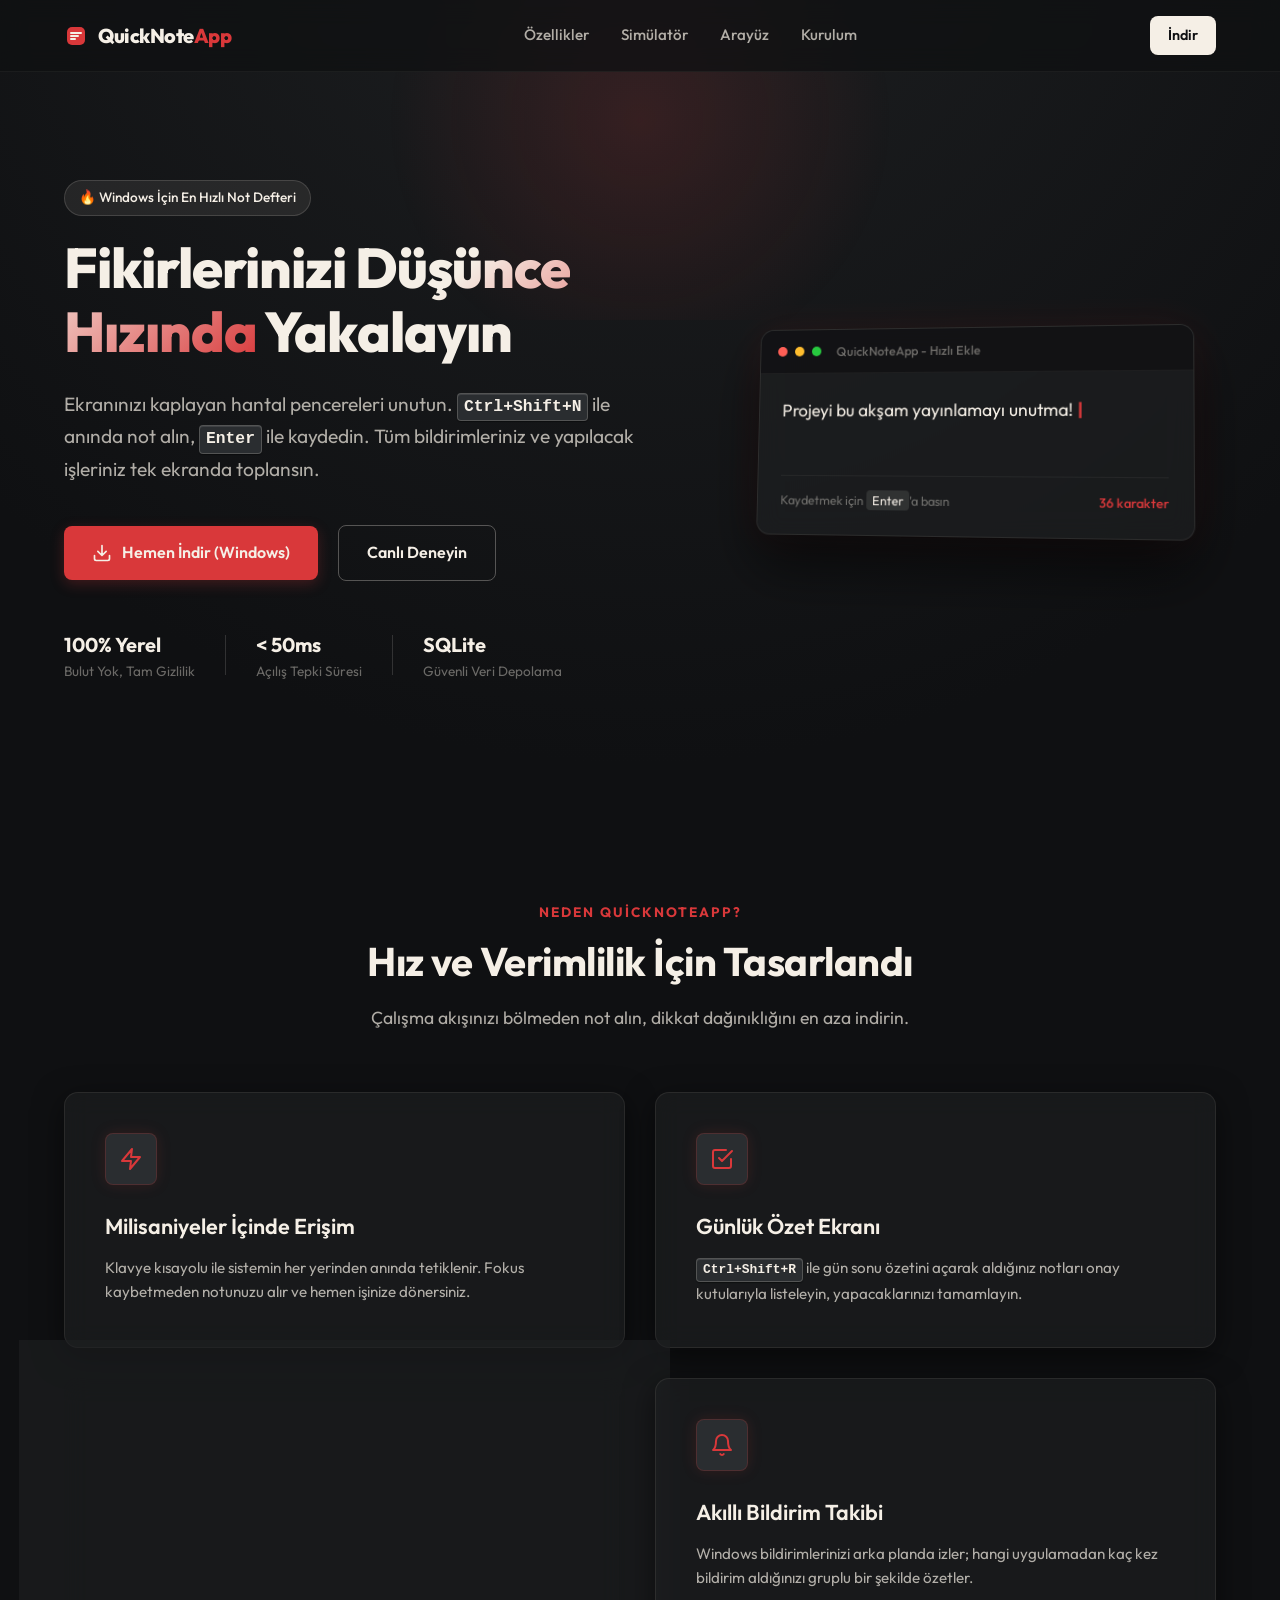
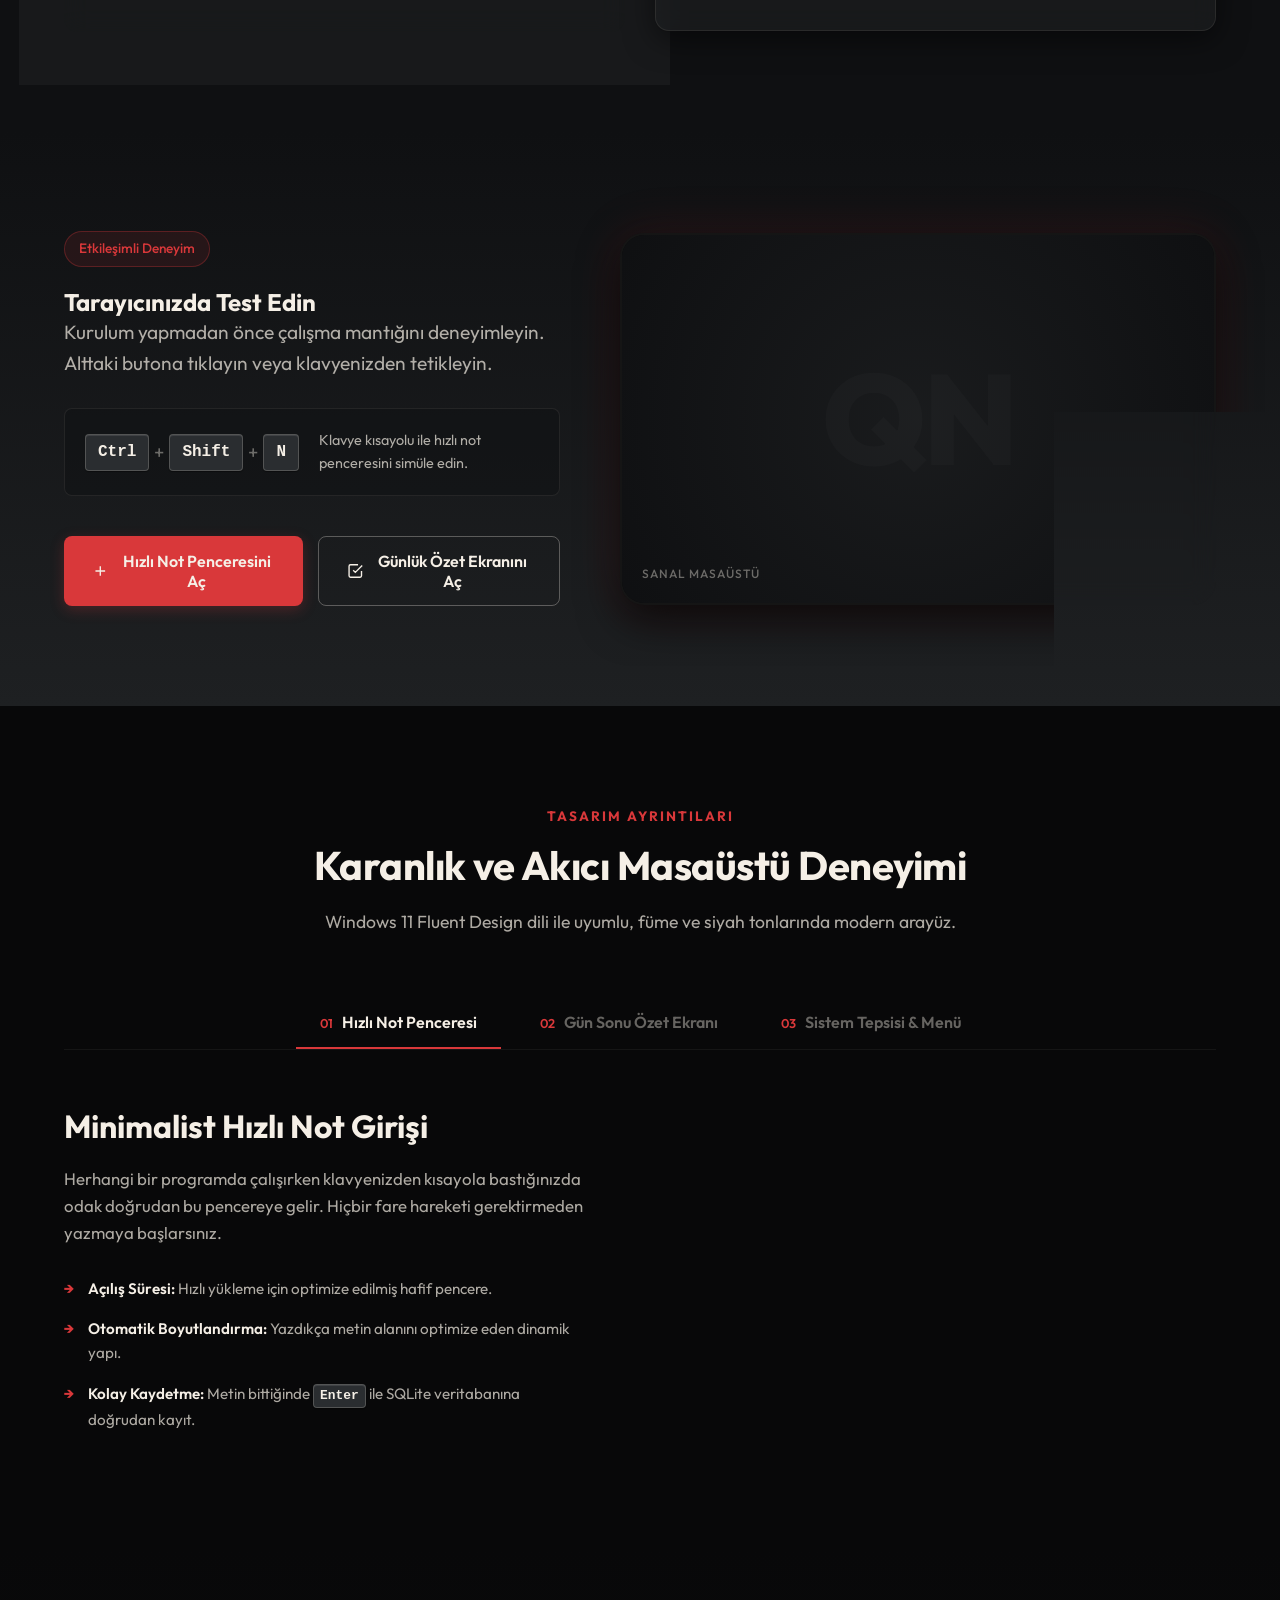
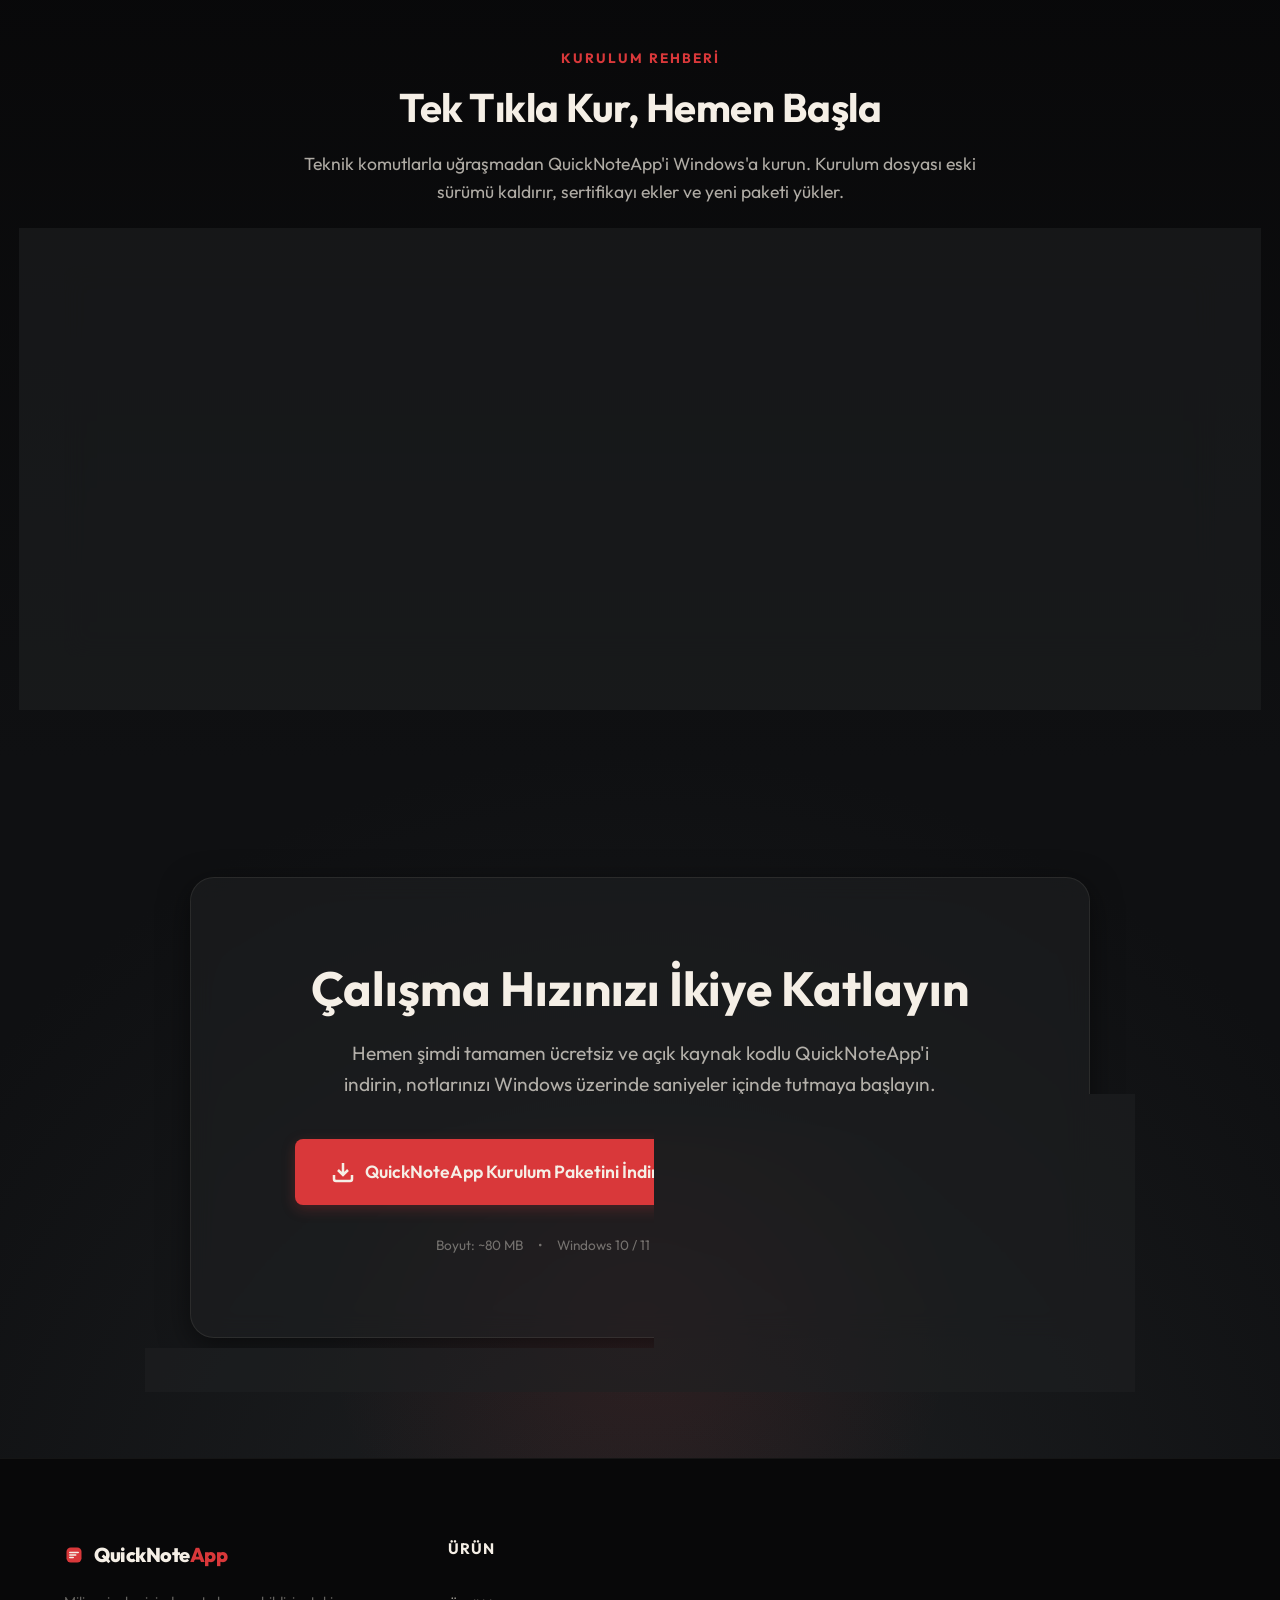
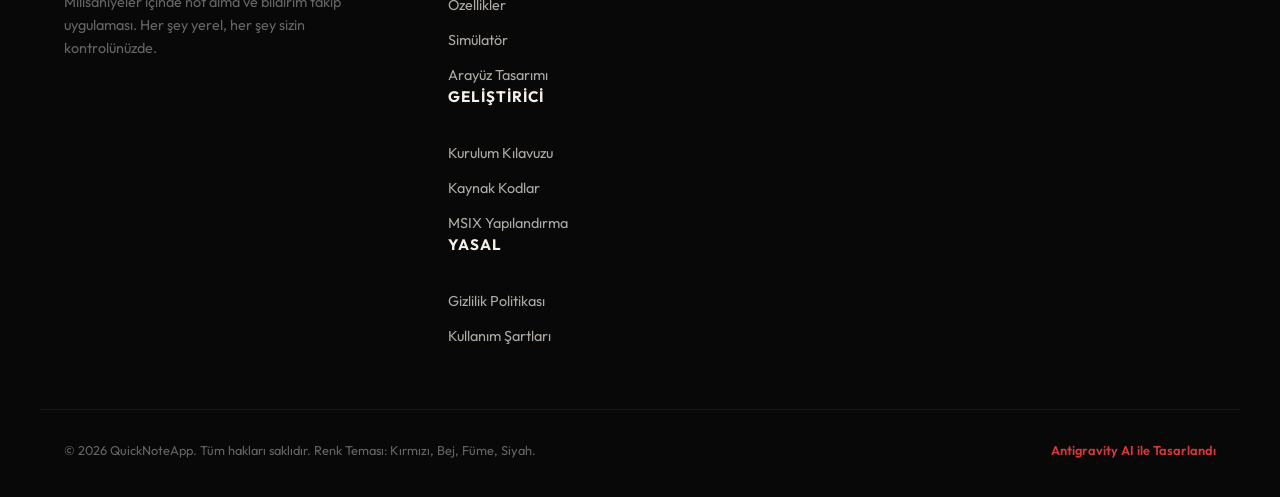
==== commit 376830f5: "Refactor landing page download buttons to improve design and avoid duplicates" ====
--- a/LandingPage/index.html
+++ b/LandingPage/index.html
@@ -31,7 +31,7 @@
                 <a href="#kurulum">Kurulum</a>
             </nav>
             <div class="header-cta">
-                <a href="https://github.com/kibrit74/QuickNoteApp/releases/latest/download/QuickNoteApp-Kurulum.zip" class="btn btn-beige btn-sm" id="btn-header-download">İndir</a>
+                <a href="#indir" class="btn btn-beige btn-sm" id="btn-header-download">İndir</a>
             </div>
         </div>
     </header>
@@ -427,9 +427,6 @@
                         <span class="badge red-badge">Önerilen kurulum</span>
                         <h3>QuickNoteApp-Kurulum.zip</h3>
                         <p>Zip dosyasını indirin, klasöre çıkarın ve sadece <strong>QuickNoteApp-Kur.cmd</strong> dosyasına çift tıklayın.</p>
-                        <a href="https://github.com/kibrit74/QuickNoteApp/releases/latest/download/QuickNoteApp-Kurulum.zip" class="btn btn-red btn-lg">
-                            Kurulum Paketini İndir
-                        </a>
                     </div>
                     <div class="install-steps">
                         <div class="install-step">
